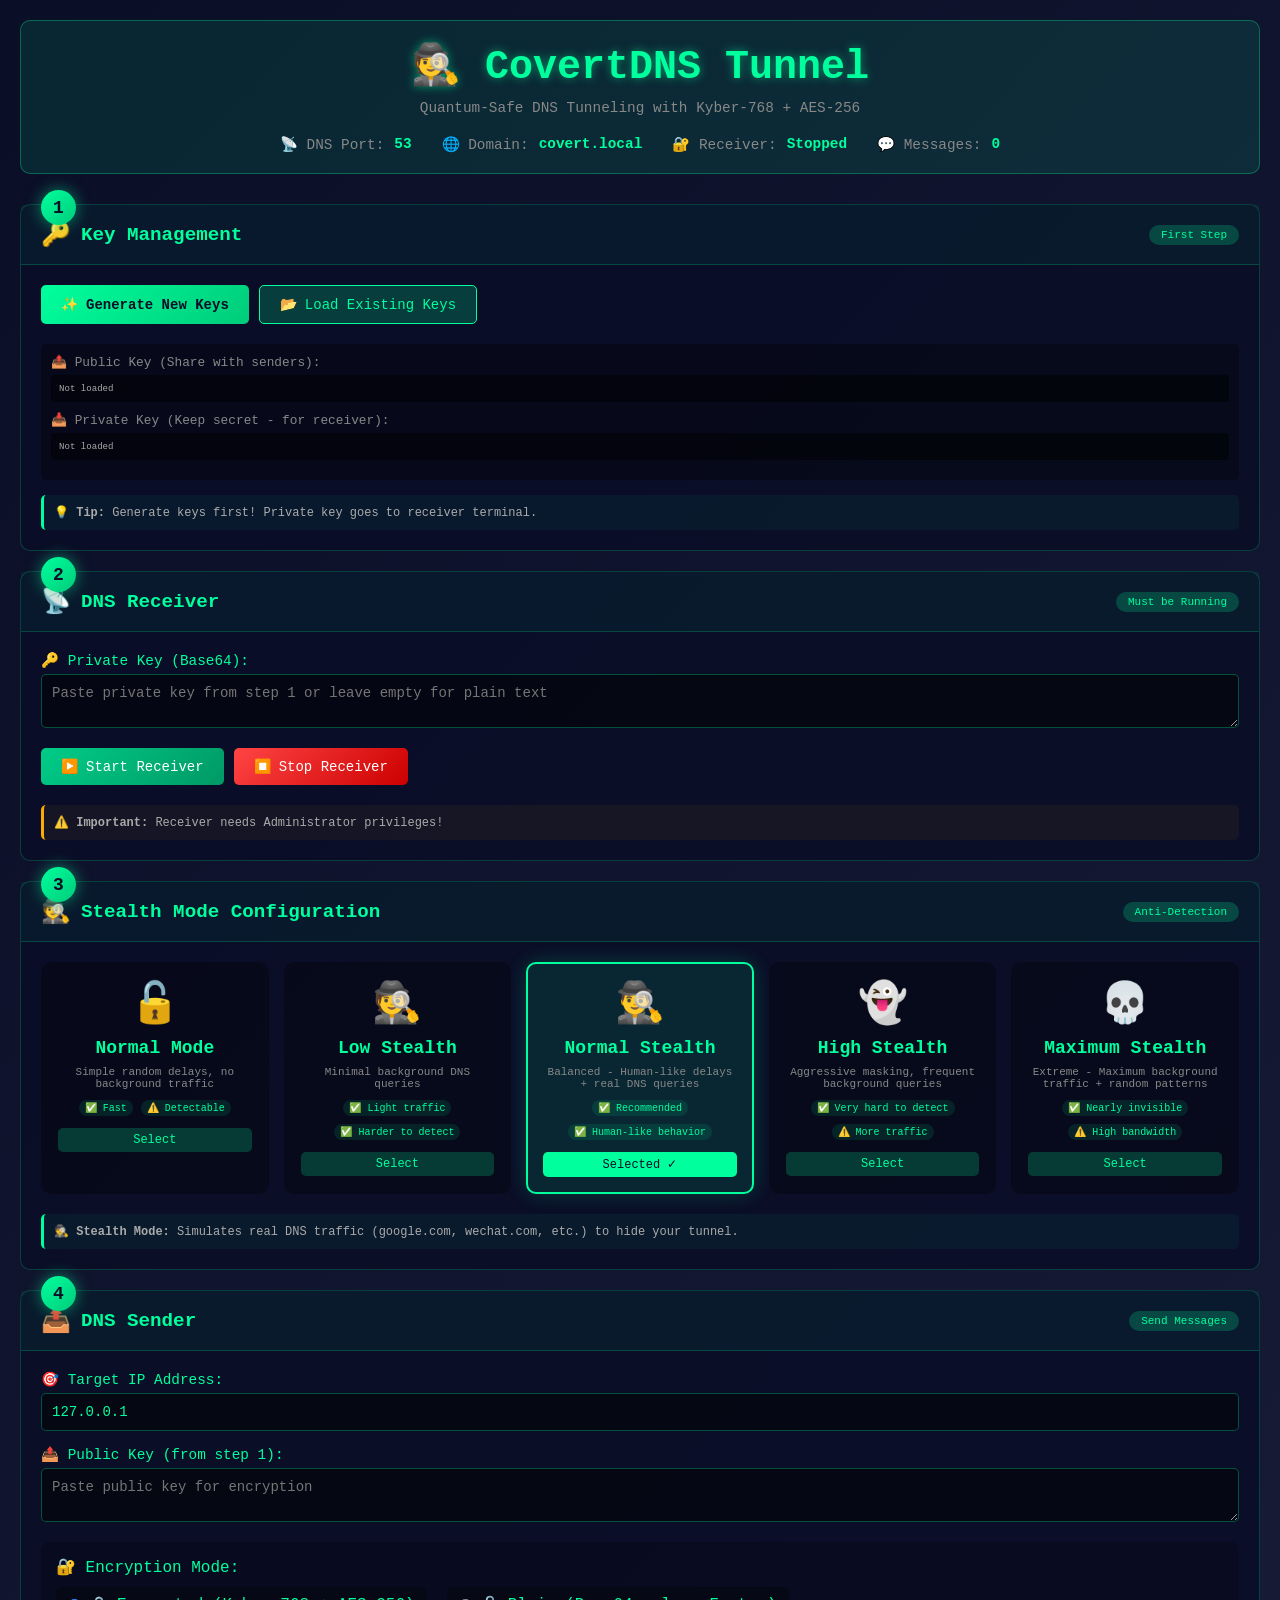
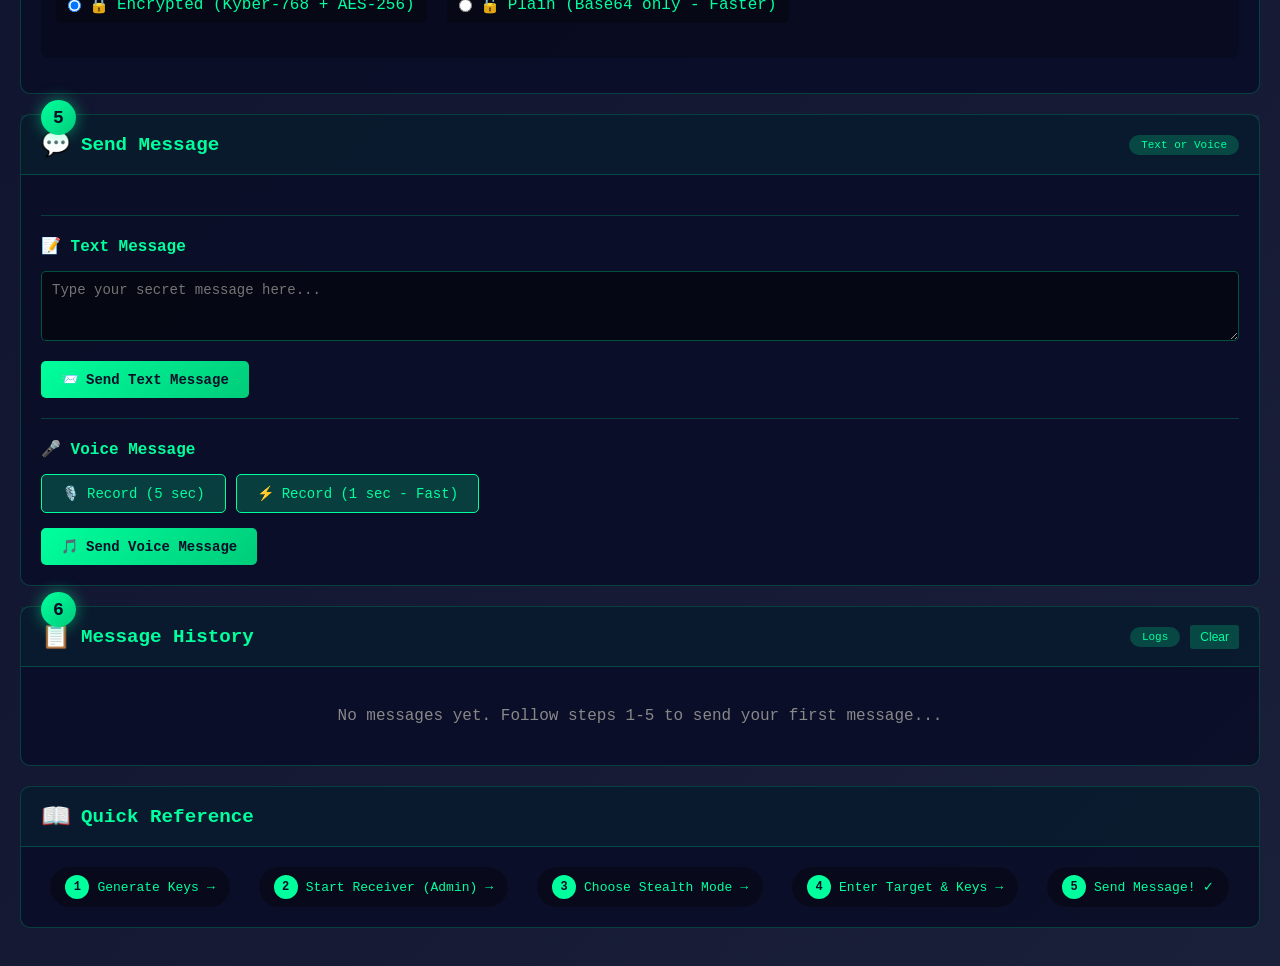
==== templates/index.html @ 2aef91ff "Initial commit: CovertDNS Quantum-Safe DNS Tunnel with Kyber-768" ====
<!DOCTYPE html>
<html lang="en">
<head>
    <meta charset="UTF-8">
    <meta name="viewport" content="width=device-width, initial-scale=1.0">
    <title>CovertDNS - Quantum-Safe DNS Tunnel</title>
    <link rel="stylesheet" href="/static/css/style.css">
    <script src="https://cdn.socket.io/4.5.4/socket.io.min.js"></script>
</head>
<body>
    <div class="container">
        <!-- Header -->
        <div class="header">
            <h1>🕵️ CovertDNS Tunnel</h1>
            <p class="subtitle">Quantum-Safe DNS Tunneling with Kyber-768 + AES-256</p>
            
            <!-- Status Bar -->
            <div class="status-bar">
                <div class="status-item">
                    <span class="status-label">📡 DNS Port:</span>
                    <span class="status-value" id="port-status">53</span>
                </div>
                <div class="status-item">
                    <span class="status-label">🌐 Domain:</span>
                    <span class="status-value" id="domain-status">covert.local</span>
                </div>
                <div class="status-item">
                    <span class="status-label">🔐 Receiver:</span>
                    <span class="status-value" id="receiver-status">Stopped</span>
                </div>
                <div class="status-item">
                    <span class="status-label">💬 Messages:</span>
                    <span class="status-value" id="message-count">0</span>
                </div>
            </div>
        </div>

        <!-- STEP 1: Key Management -->
        <div class="card step-card">
            <div class="step-number">1</div>
            <div class="card-header">
                <span class="icon">🔑</span>
                <h2>Key Management</h2>
                <span class="step-badge">First Step</span>
            </div>
            <div class="card-body">
                <div class="button-group">
                    <button class="btn btn-primary" id="genkeys-btn">
                        <span class="btn-icon">✨</span> Generate New Keys
                    </button>
                    <button class="btn btn-secondary" id="loadkeys-btn">
                        <span class="btn-icon">📂</span> Load Existing Keys
                    </button>
                </div>
                <div class="key-display">
                    <div class="key-item">
                        <label>📤 Public Key (Share with senders):</label>
                        <div class="key-value" id="public-key-display">Not loaded</div>
                    </div>
                    <div class="key-item">
                        <label>📥 Private Key (Keep secret - for receiver):</label>
                        <div class="key-value" id="private-key-display">Not loaded</div>
                    </div>
                </div>
                <div class="info-box">
                    💡 <strong>Tip:</strong> Generate keys first! Private key goes to receiver terminal.
                </div>
            </div>
        </div>

        <!-- STEP 2: DNS Receiver Control -->
        <div class="card step-card">
            <div class="step-number">2</div>
            <div class="card-header">
                <span class="icon">📡</span>
                <h2>DNS Receiver</h2>
                <span class="step-badge">Must be Running</span>
            </div>
            <div class="card-body">
                <div class="receiver-config">
                    <div class="input-group">
                        <label>🔑 Private Key (Base64):</label>
                        <textarea id="private-key-input" placeholder="Paste private key from step 1 or leave empty for plain text"></textarea>
                    </div>
                </div>
                <div class="button-group">
                    <button class="btn btn-success" id="start-receiver-btn">
                        <span class="btn-icon">▶️</span> Start Receiver
                    </button>
                    <button class="btn btn-danger" id="stop-receiver-btn">
                        <span class="btn-icon">⏹️</span> Stop Receiver
                    </button>
                </div>
                <div class="info-box info-warning">
                    ⚠️ <strong>Important:</strong> Receiver needs Administrator privileges!
                </div>
            </div>
        </div>

        <!-- STEP 3: Stealth Mode Selection -->
        <div class="card step-card">
            <div class="step-number">3</div>
            <div class="card-header">
                <span class="icon">🕵️</span>
                <h2>Stealth Mode Configuration</h2>
                <span class="step-badge">Anti-Detection</span>
            </div>
            <div class="card-body">
                <div class="stealth-options">
                    <div class="stealth-card" data-stealth="off">
                        <div class="stealth-icon">🔓</div>
                        <div class="stealth-title">Normal Mode</div>
                        <div class="stealth-desc">Simple random delays, no background traffic</div>
                        <div class="stealth-features">
                            <span>✅ Fast</span>
                            <span>⚠️ Detectable</span>
                        </div>
                        <div class="stealth-select">Select</div>
                    </div>
                    
                    <div class="stealth-card" data-stealth="low">
                        <div class="stealth-icon">🕵️</div>
                        <div class="stealth-title">Low Stealth</div>
                        <div class="stealth-desc">Minimal background DNS queries</div>
                        <div class="stealth-features">
                            <span>✅ Light traffic</span>
                            <span>✅ Harder to detect</span>
                        </div>
                        <div class="stealth-select">Select</div>
                    </div>
                    
                    <div class="stealth-card active" data-stealth="normal">
                        <div class="stealth-icon">🕵️‍♂️</div>
                        <div class="stealth-title">Normal Stealth</div>
                        <div class="stealth-desc">Balanced - Human-like delays + real DNS queries</div>
                        <div class="stealth-features">
                            <span>✅ Recommended</span>
                            <span>✅ Human-like behavior</span>
                        </div>
                        <div class="stealth-select">Selected ✓</div>
                    </div>
                    
                    <div class="stealth-card" data-stealth="high">
                        <div class="stealth-icon">👻</div>
                        <div class="stealth-title">High Stealth</div>
                        <div class="stealth-desc">Aggressive masking, frequent background queries</div>
                        <div class="stealth-features">
                            <span>✅ Very hard to detect</span>
                            <span>⚠️ More traffic</span>
                        </div>
                        <div class="stealth-select">Select</div>
                    </div>
                    
                    <div class="stealth-card" data-stealth="stealth">
                        <div class="stealth-icon">💀</div>
                        <div class="stealth-title">Maximum Stealth</div>
                        <div class="stealth-desc">Extreme - Maximum background traffic + random patterns</div>
                        <div class="stealth-features">
                            <span>✅ Nearly invisible</span>
                            <span>⚠️ High bandwidth</span>
                        </div>
                        <div class="stealth-select">Select</div>
                    </div>
                </div>
                <div class="info-box">
                    🕵️ <strong>Stealth Mode:</strong> Simulates real DNS traffic (google.com, wechat.com, etc.) to hide your tunnel.
                </div>
            </div>
        </div>

        <!-- STEP 4: DNS Sender Configuration -->
        <div class="card step-card">
            <div class="step-number">4</div>
            <div class="card-header">
                <span class="icon">📤</span>
                <h2>DNS Sender</h2>
                <span class="step-badge">Send Messages</span>
            </div>
            <div class="card-body">
                <div class="input-group">
                    <label>🎯 Target IP Address:</label>
                    <input type="text" id="target-ip" placeholder="127.0.0.1" value="127.0.0.1">
                </div>
                <div class="input-group">
                    <label>📤 Public Key (from step 1):</label>
                    <textarea id="public-key-input" placeholder="Paste public key for encryption"></textarea>
                </div>
                
                <!-- Encryption Options -->
                <div class="encryption-options">
                    <label>🔐 Encryption Mode:</label>
                    <div class="radio-group">
                        <label class="radio-label">
                            <input type="radio" name="encrypt" value="encrypted" checked> 
                            <span class="radio-icon">🔒</span> Encrypted (Kyber-768 + AES-256)
                        </label>
                        <label class="radio-label">
                            <input type="radio" name="encrypt" value="plain"> 
                            <span class="radio-icon">🔓</span> Plain (Base64 only - Faster)
                        </label>
                    </div>
                </div>
            </div>
        </div>

        <!-- STEP 5: Send Message -->
        <div class="card step-card">
            <div class="step-number">5</div>
            <div class="card-header">
                <span class="icon">💬</span>
                <h2>Send Message</h2>
                <span class="step-badge">Text or Voice</span>
            </div>
            <div class="card-body">
                <!-- Text Message -->
                <div class="message-section">
                    <h3>📝 Text Message</h3>
                    <div class="input-group">
                        <textarea id="text-message" rows="3" placeholder="Type your secret message here..."></textarea>
                    </div>
                    <button class="btn btn-primary" id="send-text-btn">
                        <span class="btn-icon">📨</span> Send Text Message
                    </button>
                </div>

                <!-- Voice Message -->
                <div class="message-section">
                    <h3>🎤 Voice Message</h3>
                    <div class="voice-controls">
                        <button class="btn btn-secondary" id="record-btn">
                            <span class="btn-icon">🎙️</span> Record (5 sec)
                        </button>
                        <button class="btn btn-secondary" id="record-fast-btn">
                            <span class="btn-icon">⚡</span> Record (1 sec - Fast)
                        </button>
                        <audio id="audio-preview" controls style="display: none;"></audio>
                    </div>
                    <button class="btn btn-primary" id="send-voice-btn" disabled>
                        <span class="btn-icon">🎵</span> Send Voice Message
                    </button>
                </div>

                <!-- Send Progress -->
                <div class="send-progress" id="send-progress" style="display: none;">
                    <div class="progress-bar">
                        <div class="progress-fill" id="send-progress-fill"></div>
                    </div>
                    <div class="progress-text" id="send-progress-text"></div>
                </div>
            </div>
        </div>

        <!-- STEP 6: Message History -->
        <div class="card step-card">
            <div class="step-number">6</div>
            <div class="card-header">
                <span class="icon">📋</span>
                <h2>Message History</h2>
                <span class="step-badge">Logs</span>
                <button class="btn-small" id="clear-history-btn">Clear</button>
            </div>
            <div class="card-body">
                <div class="message-list" id="message-list">
                    <div class="empty-message">No messages yet. Follow steps 1-5 to send your first message...</div>
                </div>
            </div>
        </div>

        <!-- Quick Reference -->
        <div class="card">
            <div class="card-header">
                <span class="icon">📖</span>
                <h2>Quick Reference</h2>
            </div>
            <div class="card-body">
                <div class="quick-steps">
                    <div class="quick-step">
                        <span class="quick-num">1</span>
                        <span>Generate Keys</span>
                        <span class="quick-arrow">→</span>
                    </div>
                    <div class="quick-step">
                        <span class="quick-num">2</span>
                        <span>Start Receiver (Admin)</span>
                        <span class="quick-arrow">→</span>
                    </div>
                    <div class="quick-step">
                        <span class="quick-num">3</span>
                        <span>Choose Stealth Mode</span>
                        <span class="quick-arrow">→</span>
                    </div>
                    <div class="quick-step">
                        <span class="quick-num">4</span>
                        <span>Enter Target & Keys</span>
                        <span class="quick-arrow">→</span>
                    </div>
                    <div class="quick-step">
                        <span class="quick-num">5</span>
                        <span>Send Message!</span>
                        <span class="quick-arrow">✓</span>
                    </div>
                </div>
            </div>
        </div>
    </div>

    <script src="/static/js/app.js"></script>
</body>
</html>
---- static/css/style.css ----
* {
    margin: 0;
    padding: 0;
    box-sizing: border-box;
}

body {
    font-family: 'Segoe UI', 'Courier New', monospace;
    background: linear-gradient(135deg, #0a0e27 0%, #1a1f3a 100%);
    color: #00ff9d;
    min-height: 100vh;
    padding: 20px;
}

.container {
    max-width: 1400px;
    margin: 0 auto;
}

/* Header */
.header {
    text-align: center;
    margin-bottom: 30px;
    padding: 20px;
    background: rgba(0, 255, 157, 0.1);
    border-radius: 10px;
    border: 1px solid rgba(0, 255, 157, 0.3);
}

.header h1 {
    font-size: 2.5em;
    margin-bottom: 10px;
    text-shadow: 0 0 10px rgba(0, 255, 157, 0.5);
}

.subtitle {
    color: #888;
    font-size: 0.9em;
    margin-bottom: 20px;
}

.status-bar {
    display: flex;
    justify-content: center;
    gap: 30px;
    flex-wrap: wrap;
}

.status-item {
    display: flex;
    gap: 10px;
    font-size: 0.9em;
}

.status-label {
    color: #888;
}

.status-value {
    color: #00ff9d;
    font-weight: bold;
}

/* Cards */
.card {
    background: rgba(10, 14, 39, 0.9);
    border-radius: 10px;
    margin-bottom: 20px;
    border: 1px solid rgba(0, 255, 157, 0.2);
    overflow: hidden;
    transition: all 0.3s ease;
}

.card:hover {
    border-color: rgba(0, 255, 157, 0.5);
    box-shadow: 0 0 20px rgba(0, 255, 157, 0.1);
}

.card-header {
    padding: 15px 20px;
    background: rgba(0, 255, 157, 0.05);
    border-bottom: 1px solid rgba(0, 255, 157, 0.2);
    display: flex;
    align-items: center;
    gap: 10px;
}

.card-header .icon {
    font-size: 1.5em;
}

.card-header h2 {
    flex: 1;
    font-size: 1.2em;
}

.card-body {
    padding: 20px;
}

/* Step Cards */
.step-card {
    position: relative;
    overflow: visible;
}

.step-number {
    position: absolute;
    top: -15px;
    left: 20px;
    width: 35px;
    height: 35px;
    background: linear-gradient(135deg, #00ff9d, #00cc7a);
    color: #0a0e27;
    border-radius: 50%;
    display: flex;
    align-items: center;
    justify-content: center;
    font-weight: bold;
    font-size: 18px;
    z-index: 10;
    box-shadow: 0 0 15px rgba(0, 255, 157, 0.5);
}

.step-badge {
    background: rgba(0, 255, 157, 0.2);
    padding: 4px 12px;
    border-radius: 20px;
    font-size: 11px;
    color: #00ff9d;
}

/* Buttons */
.btn {
    padding: 10px 20px;
    border: none;
    border-radius: 5px;
    cursor: pointer;
    font-family: inherit;
    font-size: 14px;
    transition: all 0.3s ease;
    display: inline-flex;
    align-items: center;
    gap: 8px;
}

.btn-primary {
    background: linear-gradient(135deg, #00ff9d, #00cc7a);
    color: #0a0e27;
    font-weight: bold;
}

.btn-primary:hover {
    transform: translateY(-2px);
    box-shadow: 0 5px 20px rgba(0, 255, 157, 0.3);
}

.btn-secondary {
    background: rgba(0, 255, 157, 0.2);
    color: #00ff9d;
    border: 1px solid #00ff9d;
}

.btn-secondary:hover {
    background: rgba(0, 255, 157, 0.3);
}

.btn-success {
    background: linear-gradient(135deg, #00cc88, #009966);
    color: white;
}

.btn-danger {
    background: linear-gradient(135deg, #ff4444, #cc0000);
    color: white;
}

.btn-small {
    padding: 5px 10px;
    font-size: 12px;
    background: rgba(0, 255, 157, 0.2);
    color: #00ff9d;
    border: none;
    border-radius: 3px;
    cursor: pointer;
}

.button-group {
    display: flex;
    gap: 10px;
    flex-wrap: wrap;
    margin-bottom: 20px;
}

/* Inputs */
.input-group {
    margin-bottom: 15px;
}

.input-group label {
    display: block;
    margin-bottom: 5px;
    color: #00ff9d;
    font-size: 0.9em;
}

.input-group input,
.input-group textarea {
    width: 100%;
    padding: 10px;
    background: rgba(0, 0, 0, 0.5);
    border: 1px solid rgba(0, 255, 157, 0.3);
    border-radius: 5px;
    color: #00ff9d;
    font-family: monospace;
    font-size: 14px;
}

.input-group input:focus,
.input-group textarea:focus {
    outline: none;
    border-color: #00ff9d;
}

textarea {
    resize: vertical;
    font-family: monospace;
}

/* Radio Group */
.radio-group {
    margin-bottom: 20px;
    display: flex;
    gap: 20px;
    align-items: center;
    flex-wrap: wrap;
}

.radio-label {
    display: flex;
    align-items: center;
    gap: 8px;
    cursor: pointer;
    padding: 8px 12px;
    background: rgba(0, 0, 0, 0.3);
    border-radius: 5px;
    transition: all 0.3s ease;
}

.radio-label:hover {
    background: rgba(0, 255, 157, 0.1);
}

.radio-icon {
    font-size: 16px;
}

/* Key Display */
.key-display {
    margin-top: 15px;
    padding: 10px;
    background: rgba(0, 0, 0, 0.3);
    border-radius: 5px;
}

.key-item {
    margin-bottom: 10px;
}

.key-item label {
    display: block;
    margin-bottom: 5px;
    font-size: 0.8em;
    color: #888;
}

.key-value {
    font-family: monospace;
    font-size: 0.7em;
    word-break: break-all;
    background: rgba(0, 0, 0, 0.5);
    padding: 8px;
    border-radius: 3px;
    color: #aaa;
}

/* Progress Bar */
.progress-bar {
    background: rgba(0, 0, 0, 0.5);
    border-radius: 10px;
    overflow: hidden;
    margin: 10px 0;
}

.progress-fill {
    background: linear-gradient(90deg, #00ff9d, #00cc7a);
    width: 0%;
    height: 30px;
    transition: width 0.3s ease;
    display: flex;
    align-items: center;
    justify-content: center;
    color: #0a0e27;
    font-weight: bold;
}

.progress-text {
    text-align: center;
    font-size: 0.8em;
    color: #888;
}

/* Message List */
.message-list {
    max-height: 400px;
    overflow-y: auto;
}

.message-item {
    padding: 10px;
    margin-bottom: 10px;
    background: rgba(0, 0, 0, 0.3);
    border-left: 3px solid #00ff9d;
    border-radius: 5px;
}

.message-header {
    display: flex;
    gap: 15px;
    margin-bottom: 8px;
    font-size: 0.8em;
    color: #888;
    flex-wrap: wrap;
}

.message-type {
    font-weight: bold;
}

.message-type.text { color: #00ff9d; }
.message-type.voice { color: #ffaa00; }

.message-content {
    font-family: monospace;
    word-break: break-word;
}

/* Chunk List */
.chunk-list {
    max-height: 200px;
    overflow-y: auto;
    font-family: monospace;
    font-size: 0.8em;
}

.chunk-item {
    padding: 5px;
    margin-bottom: 5px;
    background: rgba(0, 0, 0, 0.2);
    border-radius: 3px;
    display: flex;
    justify-content: space-between;
    flex-wrap: wrap;
    gap: 10px;
}

/* Stealth Options */
.stealth-options {
    display: grid;
    grid-template-columns: repeat(auto-fit, minmax(200px, 1fr));
    gap: 15px;
    margin-bottom: 20px;
}

.stealth-card {
    background: rgba(0, 0, 0, 0.3);
    border-radius: 10px;
    padding: 15px;
    text-align: center;
    cursor: pointer;
    transition: all 0.3s ease;
    border: 2px solid transparent;
    position: relative;
}

.stealth-card:hover {
    transform: translateY(-3px);
    background: rgba(0, 0, 0, 0.5);
}

.stealth-card.active {
    border-color: #00ff9d;
    background: rgba(0, 255, 157, 0.1);
    box-shadow: 0 0 20px rgba(0, 255, 157, 0.2);
}

.stealth-icon {
    font-size: 40px;
    margin-bottom: 10px;
}

.stealth-title {
    font-size: 18px;
    font-weight: bold;
    margin-bottom: 8px;
    color: #00ff9d;
}

.stealth-desc {
    font-size: 11px;
    color: #888;
    margin-bottom: 10px;
}

.stealth-features {
    display: flex;
    gap: 8px;
    justify-content: center;
    flex-wrap: wrap;
    margin-bottom: 12px;
}

.stealth-features span {
    font-size: 10px;
    padding: 2px 6px;
    background: rgba(0, 255, 157, 0.1);
    border-radius: 10px;
}

.stealth-select {
    font-size: 12px;
    padding: 5px;
    background: rgba(0, 255, 157, 0.2);
    border-radius: 5px;
    color: #00ff9d;
}

.stealth-card.active .stealth-select {
    background: #00ff9d;
    color: #0a0e27;
}

/* Encryption Options */
.encryption-options {
    margin: 15px 0;
    padding: 15px;
    background: rgba(0, 0, 0, 0.2);
    border-radius: 8px;
}

.encryption-options > label {
    display: block;
    margin-bottom: 10px;
    color: #00ff9d;
}

/* Info Box */
.info-box {
    margin-top: 15px;
    padding: 10px;
    background: rgba(0, 255, 157, 0.05);
    border-left: 3px solid #00ff9d;
    border-radius: 5px;
    font-size: 12px;
    color: #aaa;
}

.info-warning {
    border-left-color: #ffaa00;
    background: rgba(255, 170, 0, 0.05);
}

/* Quick Steps */
.quick-steps {
    display: flex;
    flex-wrap: wrap;
    justify-content: space-around;
    gap: 10px;
}

.quick-step {
    display: flex;
    align-items: center;
    gap: 8px;
    padding: 8px 15px;
    background: rgba(0, 0, 0, 0.3);
    border-radius: 30px;
    font-size: 13px;
}

.quick-num {
    width: 24px;
    height: 24px;
    background: #00ff9d;
    color: #0a0e27;
    border-radius: 50%;
    display: inline-flex;
    align-items: center;
    justify-content: center;
    font-weight: bold;
    font-size: 12px;
}

.quick-arrow {
    color: #00ff9d;
}

/* Commands */
.command-box {
    background: #000;
    border-radius: 5px;
    padding: 10px;
}

.command-item {
    display: flex;
    align-items: center;
    gap: 10px;
    padding: 8px;
    border-bottom: 1px solid #333;
    flex-wrap: wrap;
}

.command-prompt {
    color: #00ff9d;
    font-weight: bold;
}

.command-item code {
    flex: 1;
    color: #fff;
    background: none;
    font-family: monospace;
}

.copy-btn {
    padding: 3px 8px;
    background: rgba(0, 255, 157, 0.2);
    border: none;
    color: #00ff9d;
    border-radius: 3px;
    cursor: pointer;
    font-size: 11px;
}

.copy-btn:hover {
    background: rgba(0, 255, 157, 0.4);
}

.note {
    margin-top: 10px;
    padding: 8px;
    background: rgba(255, 0, 0, 0.1);
    border-radius: 5px;
    font-size: 0.8em;
    color: #ff8888;
}

.empty-message {
    text-align: center;
    color: #888;
    padding: 20px;
}

/* Voice Controls */
.voice-controls {
    display: flex;
    gap: 10px;
    margin-bottom: 15px;
    flex-wrap: wrap;
}

/* Message Section */
.message-section {
    margin-top: 20px;
    padding-top: 20px;
    border-top: 1px solid rgba(0, 255, 157, 0.2);
}

.message-section h3 {
    margin-bottom: 15px;
    font-size: 1em;
}

/* Responsive */
@media (max-width: 768px) {
    body {
        padding: 10px;
    }
    
    .header h1 {
        font-size: 1.5em;
    }
    
    .button-group {
        flex-direction: column;
    }
    
    .status-bar {
        flex-direction: column;
        gap: 5px;
    }
    
    .stealth-options {
        grid-template-columns: 1fr;
    }
    
    .quick-steps {
        flex-direction: column;
    }
    
    .command-item {
        flex-direction: column;
        align-items: flex-start;
    }
}
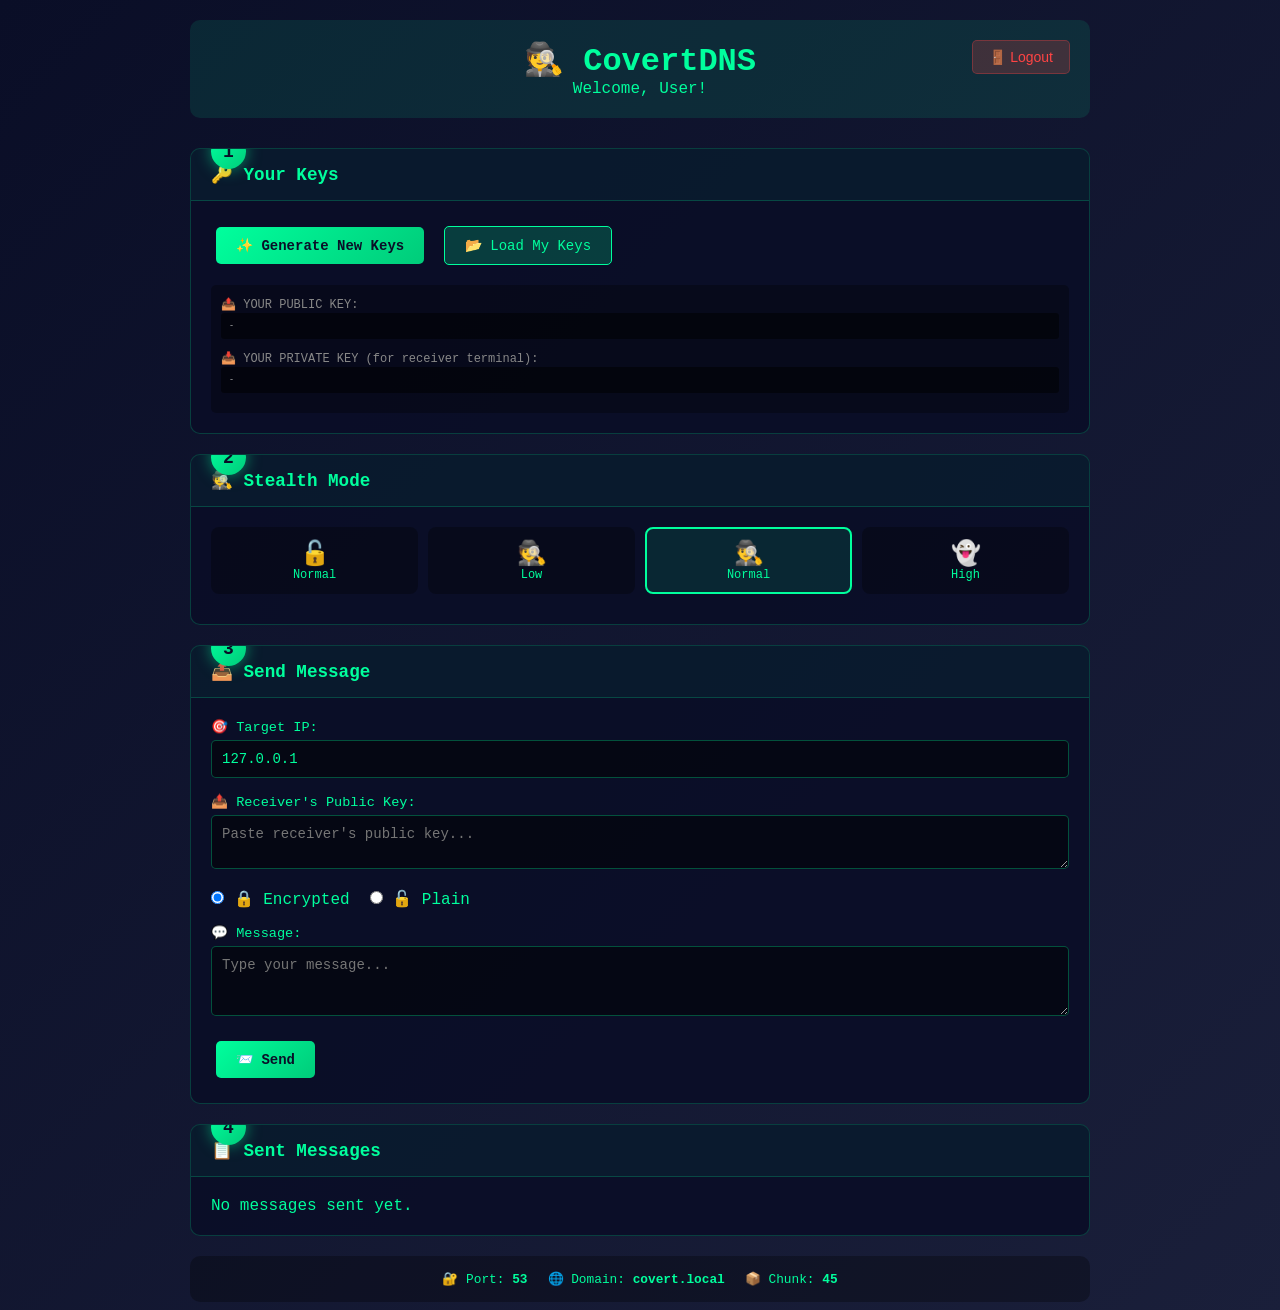
==== commit 7f383b36: "Database integration" ====
--- a/templates/index.html
+++ b/templates/index.html
@@ -3,307 +3,367 @@
 <head>
     <meta charset="UTF-8">
     <meta name="viewport" content="width=device-width, initial-scale=1.0">
-    <title>CovertDNS - Quantum-Safe DNS Tunnel</title>
-    <link rel="stylesheet" href="/static/css/style.css">
+    <title>CovertDNS - Dashboard</title>
     <script src="https://cdn.socket.io/4.5.4/socket.io.min.js"></script>
+    <style>
+        * { margin: 0; padding: 0; box-sizing: border-box; }
+        body {
+            font-family: 'Segoe UI', monospace;
+            background: linear-gradient(135deg, #0a0e27 0%, #1a1f3a 100%);
+            color: #00ff9d;
+            min-height: 100vh;
+            padding: 20px;
+        }
+        .container { max-width: 900px; margin: 0 auto; }
+        .header { 
+            text-align: center; 
+            margin-bottom: 30px; 
+            padding: 20px; 
+            background: rgba(0,255,157,0.1); 
+            border-radius: 10px; 
+            position: relative; 
+        }
+        .logout-btn { 
+            position: absolute; 
+            top: 20px; 
+            right: 20px; 
+            background: rgba(255,68,68,0.2); 
+            color: #ff4444; 
+            padding: 8px 16px; 
+            border-radius: 5px; 
+            text-decoration: none; 
+            font-size: 14px;
+            transition: 0.3s;
+            cursor: pointer;
+            border: 1px solid rgba(255,68,68,0.3);
+        }
+        .logout-btn:hover { 
+            background: rgba(255,68,68,0.4);
+            border-color: #ff4444;
+        }
+        .card { background: rgba(10,14,39,0.9); border-radius: 10px; margin-bottom: 20px; border: 1px solid rgba(0,255,157,0.2); overflow: hidden; }
+        .card-header { padding: 15px 20px; background: rgba(0,255,157,0.05); border-bottom: 1px solid rgba(0,255,157,0.2); }
+        .card-header h2 { font-size: 1.1em; }
+        .card-body { padding: 20px; }
+        .step-card { position: relative; }
+        .step-number {
+            position: absolute; top: -15px; left: 20px;
+            width: 35px; height: 35px;
+            background: linear-gradient(135deg, #00ff9d, #00cc7a);
+            color: #0a0e27; border-radius: 50%;
+            display: flex; align-items: center; justify-content: center;
+            font-weight: bold; font-size: 18px;
+            box-shadow: 0 0 15px rgba(0,255,157,0.5);
+        }
+        .btn {
+            padding: 10px 20px; border: none; border-radius: 5px;
+            cursor: pointer; font-family: inherit; font-size: 14px;
+            transition: 0.3s; margin: 5px;
+        }
+        .btn-primary { background: linear-gradient(135deg, #00ff9d, #00cc7a); color: #0a0e27; font-weight: bold; }
+        .btn-secondary { background: rgba(0,255,157,0.2); color: #00ff9d; border: 1px solid #00ff9d; }
+        .btn-primary:hover, .btn-secondary:hover { transform: translateY(-2px); box-shadow: 0 5px 20px rgba(0,255,157,0.3); }
+        .input-group { margin-bottom: 15px; }
+        .input-group label { display: block; margin-bottom: 5px; font-size: 0.85em; }
+        .input-group input, .input-group textarea {
+            width: 100%; padding: 10px;
+            background: rgba(0,0,0,0.5); border: 1px solid rgba(0,255,157,0.3);
+            border-radius: 5px; color: #00ff9d; font-family: monospace; font-size: 14px;
+        }
+        textarea { resize: vertical; }
+        .radio-group { display: flex; gap: 20px; margin: 15px 0; flex-wrap: wrap; }
+        .key-display { margin-top: 15px; padding: 10px; background: rgba(0,0,0,0.3); border-radius: 5px; }
+        .key-item { margin-bottom: 10px; }
+        .key-item label { font-size: 0.75em; color: #888; }
+        .key-value { font-family: monospace; font-size: 0.65em; word-break: break-all; background: rgba(0,0,0,0.5); padding: 8px; border-radius: 3px; color: #aaa; max-height: 80px; overflow-y: auto; }
+        .progress-bar { background: rgba(0,0,0,0.5); border-radius: 10px; overflow: hidden; margin: 10px 0; }
+        .progress-fill { background: linear-gradient(90deg, #00ff9d, #00cc7a); width: 0%; height: 25px; transition: width 0.3s; display: flex; align-items: center; justify-content: center; color: #0a0e27; font-weight: bold; font-size: 12px; }
+        .message-list { max-height: 300px; overflow-y: auto; }
+        .message-item { padding: 8px; margin-bottom: 8px; background: rgba(0,0,0,0.3); border-left: 3px solid #00ff9d; border-radius: 5px; }
+        .message-header { display: flex; gap: 10px; margin-bottom: 5px; font-size: 0.7em; color: #888; flex-wrap: wrap; }
+        .message-content { font-family: monospace; word-break: break-word; font-size: 0.8em; }
+        .footer { text-align: center; padding: 15px; background: rgba(0,0,0,0.3); border-radius: 10px; font-size: 0.8em; display: flex; justify-content: center; gap: 20px; flex-wrap: wrap; }
+        .stealth-options { display: flex; gap: 10px; flex-wrap: wrap; margin-bottom: 10px; }
+        .stealth-card { background: rgba(0,0,0,0.3); border-radius: 8px; padding: 10px; text-align: center; cursor: pointer; transition: 0.3s; border: 2px solid transparent; flex: 1; min-width: 80px; }
+        .stealth-card.active { border-color: #00ff9d; background: rgba(0,255,157,0.1); }
+        .stealth-icon { font-size: 24px; }
+        .stealth-title { font-size: 12px; }
+        .toast { position: fixed; bottom: 20px; right: 20px; padding: 12px 20px; border-radius: 8px; z-index: 1000; animation: slideIn 0.3s; font-size: 14px; }
+        .toast-success { background: #00cc88; color: white; }
+        .toast-error { background: #ff4444; color: white; }
+        .toast-info { background: #00aacc; color: white; }
+        @keyframes slideIn { from { transform: translateX(100%); opacity: 0; } to { transform: translateX(0); opacity: 1; } }
+        @keyframes slideOut { from { transform: translateX(0); opacity: 1; } to { transform: translateX(100%); opacity: 0; } }
+    </style>
 </head>
 <body>
     <div class="container">
-        <!-- Header -->
         <div class="header">
-            <h1>🕵️ CovertDNS Tunnel</h1>
-            <p class="subtitle">Quantum-Safe DNS Tunneling with Kyber-768 + AES-256</p>
-            
-            <!-- Status Bar -->
-            <div class="status-bar">
-                <div class="status-item">
-                    <span class="status-label">📡 DNS Port:</span>
-                    <span class="status-value" id="port-status">53</span>
-                </div>
-                <div class="status-item">
-                    <span class="status-label">🌐 Domain:</span>
-                    <span class="status-value" id="domain-status">covert.local</span>
-                </div>
-                <div class="status-item">
-                    <span class="status-label">🔐 Receiver:</span>
-                    <span class="status-value" id="receiver-status">Stopped</span>
-                </div>
-                <div class="status-item">
-                    <span class="status-label">💬 Messages:</span>
-                    <span class="status-value" id="message-count">0</span>
-                </div>
-            </div>
-        </div>
-
-        <!-- STEP 1: Key Management -->
+            <h1>🕵️ CovertDNS</h1>
+            <p class="subtitle">Welcome, <span id="username-display">User</span>!</p>
+            <button class="logout-btn" id="logout-btn">🚪 Logout</button>
+        </div>
+
+        <!-- Step 1: Keys -->
         <div class="card step-card">
             <div class="step-number">1</div>
-            <div class="card-header">
-                <span class="icon">🔑</span>
-                <h2>Key Management</h2>
-                <span class="step-badge">First Step</span>
-            </div>
+            <div class="card-header"><h2>🔑 Your Keys</h2></div>
             <div class="card-body">
-                <div class="button-group">
-                    <button class="btn btn-primary" id="genkeys-btn">
-                        <span class="btn-icon">✨</span> Generate New Keys
-                    </button>
-                    <button class="btn btn-secondary" id="loadkeys-btn">
-                        <span class="btn-icon">📂</span> Load Existing Keys
-                    </button>
-                </div>
+                <button class="btn btn-primary" id="genkeys-btn">✨ Generate New Keys</button>
+                <button class="btn btn-secondary" id="loadkeys-btn">📂 Load My Keys</button>
                 <div class="key-display">
                     <div class="key-item">
-                        <label>📤 Public Key (Share with senders):</label>
-                        <div class="key-value" id="public-key-display">Not loaded</div>
+                        <label>📤 YOUR PUBLIC KEY:</label>
+                        <div class="key-value" id="public-key-display">-</div>
                     </div>
                     <div class="key-item">
-                        <label>📥 Private Key (Keep secret - for receiver):</label>
-                        <div class="key-value" id="private-key-display">Not loaded</div>
+                        <label>📥 YOUR PRIVATE KEY (for receiver terminal):</label>
+                        <div class="key-value" id="private-key-display">-</div>
                     </div>
                 </div>
-                <div class="info-box">
-                    💡 <strong>Tip:</strong> Generate keys first! Private key goes to receiver terminal.
-                </div>
             </div>
         </div>
 
-        <!-- STEP 2: DNS Receiver Control -->
+        <!-- Step 2: Stealth Mode -->
         <div class="card step-card">
             <div class="step-number">2</div>
-            <div class="card-header">
-                <span class="icon">📡</span>
-                <h2>DNS Receiver</h2>
-                <span class="step-badge">Must be Running</span>
+            <div class="card-header"><h2>🕵️ Stealth Mode</h2></div>
+            <div class="card-body">
+                <div class="stealth-options" id="stealth-options">
+                    <div class="stealth-card" data-stealth="off"><div class="stealth-icon">🔓</div><div class="stealth-title">Normal</div></div>
+                    <div class="stealth-card" data-stealth="low"><div class="stealth-icon">🕵️</div><div class="stealth-title">Low</div></div>
+                    <div class="stealth-card active" data-stealth="normal"><div class="stealth-icon">🕵️‍♂️</div><div class="stealth-title">Normal</div></div>
+                    <div class="stealth-card" data-stealth="high"><div class="stealth-icon">👻</div><div class="stealth-title">High</div></div>
+                </div>
             </div>
-            <div class="card-body">
-                <div class="receiver-config">
-                    <div class="input-group">
-                        <label>🔑 Private Key (Base64):</label>
-                        <textarea id="private-key-input" placeholder="Paste private key from step 1 or leave empty for plain text"></textarea>
-                    </div>
-                </div>
-                <div class="button-group">
-                    <button class="btn btn-success" id="start-receiver-btn">
-                        <span class="btn-icon">▶️</span> Start Receiver
-                    </button>
-                    <button class="btn btn-danger" id="stop-receiver-btn">
-                        <span class="btn-icon">⏹️</span> Stop Receiver
-                    </button>
-                </div>
-                <div class="info-box info-warning">
-                    ⚠️ <strong>Important:</strong> Receiver needs Administrator privileges!
-                </div>
-            </div>
-        </div>
-
-        <!-- STEP 3: Stealth Mode Selection -->
+        </div>
+
+        <!-- Step 3: Send Message -->
         <div class="card step-card">
             <div class="step-number">3</div>
-            <div class="card-header">
-                <span class="icon">🕵️</span>
-                <h2>Stealth Mode Configuration</h2>
-                <span class="step-badge">Anti-Detection</span>
+            <div class="card-header"><h2>📤 Send Message</h2></div>
+            <div class="card-body">
+                <div class="input-group">
+                    <label>🎯 Target IP:</label>
+                    <input type="text" id="target-ip" value="127.0.0.1">
+                </div>
+                <div class="input-group">
+                    <label>📤 Receiver's Public Key:</label>
+                    <textarea id="public-key-input" rows="2" placeholder="Paste receiver's public key..."></textarea>
+                </div>
+                <div class="radio-group">
+                    <label><input type="radio" name="encrypt" value="encrypted" checked> 🔒 Encrypted</label>
+                    <label><input type="radio" name="encrypt" value="plain"> 🔓 Plain</label>
+                </div>
+                <div class="input-group">
+                    <label>💬 Message:</label>
+                    <textarea id="text-message" rows="3" placeholder="Type your message..."></textarea>
+                </div>
+                <button class="btn btn-primary" id="send-btn">📨 Send</button>
+                <div id="send-progress" style="display:none; margin-top:10px;">
+                    <div class="progress-bar"><div class="progress-fill" id="send-progress-fill"></div></div>
+                </div>
             </div>
-            <div class="card-body">
-                <div class="stealth-options">
-                    <div class="stealth-card" data-stealth="off">
-                        <div class="stealth-icon">🔓</div>
-                        <div class="stealth-title">Normal Mode</div>
-                        <div class="stealth-desc">Simple random delays, no background traffic</div>
-                        <div class="stealth-features">
-                            <span>✅ Fast</span>
-                            <span>⚠️ Detectable</span>
-                        </div>
-                        <div class="stealth-select">Select</div>
-                    </div>
-                    
-                    <div class="stealth-card" data-stealth="low">
-                        <div class="stealth-icon">🕵️</div>
-                        <div class="stealth-title">Low Stealth</div>
-                        <div class="stealth-desc">Minimal background DNS queries</div>
-                        <div class="stealth-features">
-                            <span>✅ Light traffic</span>
-                            <span>✅ Harder to detect</span>
-                        </div>
-                        <div class="stealth-select">Select</div>
-                    </div>
-                    
-                    <div class="stealth-card active" data-stealth="normal">
-                        <div class="stealth-icon">🕵️‍♂️</div>
-                        <div class="stealth-title">Normal Stealth</div>
-                        <div class="stealth-desc">Balanced - Human-like delays + real DNS queries</div>
-                        <div class="stealth-features">
-                            <span>✅ Recommended</span>
-                            <span>✅ Human-like behavior</span>
-                        </div>
-                        <div class="stealth-select">Selected ✓</div>
-                    </div>
-                    
-                    <div class="stealth-card" data-stealth="high">
-                        <div class="stealth-icon">👻</div>
-                        <div class="stealth-title">High Stealth</div>
-                        <div class="stealth-desc">Aggressive masking, frequent background queries</div>
-                        <div class="stealth-features">
-                            <span>✅ Very hard to detect</span>
-                            <span>⚠️ More traffic</span>
-                        </div>
-                        <div class="stealth-select">Select</div>
-                    </div>
-                    
-                    <div class="stealth-card" data-stealth="stealth">
-                        <div class="stealth-icon">💀</div>
-                        <div class="stealth-title">Maximum Stealth</div>
-                        <div class="stealth-desc">Extreme - Maximum background traffic + random patterns</div>
-                        <div class="stealth-features">
-                            <span>✅ Nearly invisible</span>
-                            <span>⚠️ High bandwidth</span>
-                        </div>
-                        <div class="stealth-select">Select</div>
-                    </div>
-                </div>
-                <div class="info-box">
-                    🕵️ <strong>Stealth Mode:</strong> Simulates real DNS traffic (google.com, wechat.com, etc.) to hide your tunnel.
-                </div>
-            </div>
-        </div>
-
-        <!-- STEP 4: DNS Sender Configuration -->
+        </div>
+
+        <!-- Step 4: Sent Messages -->
         <div class="card step-card">
             <div class="step-number">4</div>
-            <div class="card-header">
-                <span class="icon">📤</span>
-                <h2>DNS Sender</h2>
-                <span class="step-badge">Send Messages</span>
+            <div class="card-header"><h2>📋 Sent Messages</h2></div>
+            <div class="card-body">
+                <div class="message-list" id="sent-list"><div class="empty-message">No messages sent yet.</div></div>
             </div>
-            <div class="card-body">
-                <div class="input-group">
-                    <label>🎯 Target IP Address:</label>
-                    <input type="text" id="target-ip" placeholder="127.0.0.1" value="127.0.0.1">
-                </div>
-                <div class="input-group">
-                    <label>📤 Public Key (from step 1):</label>
-                    <textarea id="public-key-input" placeholder="Paste public key for encryption"></textarea>
-                </div>
-                
-                <!-- Encryption Options -->
-                <div class="encryption-options">
-                    <label>🔐 Encryption Mode:</label>
-                    <div class="radio-group">
-                        <label class="radio-label">
-                            <input type="radio" name="encrypt" value="encrypted" checked> 
-                            <span class="radio-icon">🔒</span> Encrypted (Kyber-768 + AES-256)
-                        </label>
-                        <label class="radio-label">
-                            <input type="radio" name="encrypt" value="plain"> 
-                            <span class="radio-icon">🔓</span> Plain (Base64 only - Faster)
-                        </label>
+        </div>
+
+        <div class="footer">
+            <span>🔐 Port: <strong id="port-status">53</strong></span>
+            <span>🌐 Domain: <strong id="domain-status">covert.local</strong></span>
+            <span>📦 Chunk: <strong id="chunk-status">45</strong></span>
+        </div>
+    </div>
+
+    <script>
+        const socket = io();
+        let currentStealthMode = 'normal';
+        
+        socket.on('connect', () => {
+            console.log('Connected to server');
+        });
+        
+        socket.on('keys_updated', (data) => {
+            document.getElementById('public-key-display').textContent = data.public || '-';
+            document.getElementById('private-key-display').textContent = data.private || '-';
+            showToast('Keys updated!', 'success');
+        });
+        
+        socket.on('stealth_status', (data) => {
+            console.log('Stealth status:', data);
+        });
+        
+        socket.on('send_progress', (data) => {
+            const div = document.getElementById('send-progress');
+            div.style.display = 'block';
+            document.getElementById('send-progress-fill').style.width = `${data.percent}%`;
+            document.getElementById('send-progress-fill').textContent = `${Math.round(data.percent)}%`;
+        });
+        
+        socket.on('send_complete', () => {
+            setTimeout(() => {
+                document.getElementById('send-progress').style.display = 'none';
+                document.getElementById('send-progress-fill').style.width = '0%';
+            }, 1500);
+        });
+        
+        socket.on('message_sent', (data) => {
+            showToast('Message sent!', 'success');
+            loadHistory();
+        });
+        
+        socket.on('history_data', (data) => {
+            updateSentList(data.sent);
+        });
+        
+        socket.on('history_update', () => {
+            loadHistory();
+        });
+        
+        socket.on('error', (data) => {
+            showToast(`Error: ${data.message}`, 'error');
+        });
+        
+        // Logout button
+        document.getElementById('logout-btn').addEventListener('click', async () => {
+            const res = await fetch('/logout');
+            if (res.redirected) {
+                window.location.href = '/login';
+            }
+        });
+        
+        // Stealth mode selection
+        document.querySelectorAll('.stealth-card').forEach(card => {
+            card.addEventListener('click', () => {
+                document.querySelectorAll('.stealth-card').forEach(c => c.classList.remove('active'));
+                card.classList.add('active');
+                currentStealthMode = card.getAttribute('data-stealth');
+                socket.emit('set_stealth_mode', { mode: currentStealthMode });
+                showToast(`Stealth mode: ${card.querySelector('.stealth-title').textContent}`, 'info');
+            });
+        });
+        
+        // Key buttons
+        document.getElementById('genkeys-btn').onclick = async () => {
+            const btn = document.getElementById('genkeys-btn');
+            btn.disabled = true;
+            btn.innerHTML = '⏳ Generating...';
+            const res = await fetch('/api/keys/generate', { method: 'POST' });
+            const data = await res.json();
+            if (data.success) {
+                document.getElementById('public-key-input').value = data.public;
+                showToast('Keys generated!', 'success');
+            } else {
+                showToast(`Error: ${data.error}`, 'error');
+            }
+            btn.disabled = false;
+            btn.innerHTML = '✨ Generate New Keys';
+        };
+        
+        document.getElementById('loadkeys-btn').onclick = async () => {
+            const res = await fetch('/api/keys/load', { method: 'POST' });
+            const data = await res.json();
+            if (data.success) showToast('Keys loaded!', 'success');
+            else showToast('No key files found', 'warning');
+        };
+        
+        // Send message
+        document.getElementById('send-btn').onclick = async () => {
+            const target = document.getElementById('target-ip').value;
+            const pubkey = document.getElementById('public-key-input').value;
+            const msg = document.getElementById('text-message').value;
+            const encryptRadio = document.querySelector('input[name="encrypt"]:checked');
+            const encrypt = encryptRadio ? encryptRadio.value === 'encrypted' : true;
+            
+            if (!msg) { showToast('Enter a message', 'warning'); return; }
+            if (encrypt && !pubkey) { showToast('Paste public key for encrypted message', 'warning'); return; }
+            
+            const btn = document.getElementById('send-btn');
+            btn.disabled = true;
+            btn.innerHTML = '⏳ Sending...';
+            
+            const res = await fetch('/api/sender/send', {
+                method: 'POST',
+                headers: { 'Content-Type': 'application/json' },
+                body: JSON.stringify({
+                    target_ip: target,
+                    message: msg,
+                    encrypt: encrypt,
+                    public_key: pubkey || null,
+                    stealth_mode: currentStealthMode
+                })
+            });
+            const data = await res.json();
+            if (!data.success) showToast(`Error: ${data.error}`, 'error');
+            else {
+                document.getElementById('text-message').value = '';
+            }
+            btn.disabled = false;
+            btn.innerHTML = '📨 Send';
+        };
+        
+        async function loadHistory() {
+            const res = await fetch('/api/history');
+            const data = await res.json();
+            updateSentList(data.sent);
+        }
+        
+        function updateSentList(messages) {
+            const container = document.getElementById('sent-list');
+            if (!messages || messages.length === 0) {
+                container.innerHTML = '<div class="empty-message">No messages sent yet.</div>';
+                return;
+            }
+            
+            container.innerHTML = messages.map(m => `
+                <div class="message-item">
+                    <div class="message-header">
+                        📤 To: ${escapeHtml(m.to)} 
+                        <span>${m.time}</span>
                     </div>
-                </div>
-            </div>
-        </div>
-
-        <!-- STEP 5: Send Message -->
-        <div class="card step-card">
-            <div class="step-number">5</div>
-            <div class="card-header">
-                <span class="icon">💬</span>
-                <h2>Send Message</h2>
-                <span class="step-badge">Text or Voice</span>
-            </div>
-            <div class="card-body">
-                <!-- Text Message -->
-                <div class="message-section">
-                    <h3>📝 Text Message</h3>
-                    <div class="input-group">
-                        <textarea id="text-message" rows="3" placeholder="Type your secret message here..."></textarea>
-                    </div>
-                    <button class="btn btn-primary" id="send-text-btn">
-                        <span class="btn-icon">📨</span> Send Text Message
-                    </button>
-                </div>
-
-                <!-- Voice Message -->
-                <div class="message-section">
-                    <h3>🎤 Voice Message</h3>
-                    <div class="voice-controls">
-                        <button class="btn btn-secondary" id="record-btn">
-                            <span class="btn-icon">🎙️</span> Record (5 sec)
-                        </button>
-                        <button class="btn btn-secondary" id="record-fast-btn">
-                            <span class="btn-icon">⚡</span> Record (1 sec - Fast)
-                        </button>
-                        <audio id="audio-preview" controls style="display: none;"></audio>
-                    </div>
-                    <button class="btn btn-primary" id="send-voice-btn" disabled>
-                        <span class="btn-icon">🎵</span> Send Voice Message
-                    </button>
-                </div>
-
-                <!-- Send Progress -->
-                <div class="send-progress" id="send-progress" style="display: none;">
-                    <div class="progress-bar">
-                        <div class="progress-fill" id="send-progress-fill"></div>
-                    </div>
-                    <div class="progress-text" id="send-progress-text"></div>
-                </div>
-            </div>
-        </div>
-
-        <!-- STEP 6: Message History -->
-        <div class="card step-card">
-            <div class="step-number">6</div>
-            <div class="card-header">
-                <span class="icon">📋</span>
-                <h2>Message History</h2>
-                <span class="step-badge">Logs</span>
-                <button class="btn-small" id="clear-history-btn">Clear</button>
-            </div>
-            <div class="card-body">
-                <div class="message-list" id="message-list">
-                    <div class="empty-message">No messages yet. Follow steps 1-5 to send your first message...</div>
-                </div>
-            </div>
-        </div>
-
-        <!-- Quick Reference -->
-        <div class="card">
-            <div class="card-header">
-                <span class="icon">📖</span>
-                <h2>Quick Reference</h2>
-            </div>
-            <div class="card-body">
-                <div class="quick-steps">
-                    <div class="quick-step">
-                        <span class="quick-num">1</span>
-                        <span>Generate Keys</span>
-                        <span class="quick-arrow">→</span>
-                    </div>
-                    <div class="quick-step">
-                        <span class="quick-num">2</span>
-                        <span>Start Receiver (Admin)</span>
-                        <span class="quick-arrow">→</span>
-                    </div>
-                    <div class="quick-step">
-                        <span class="quick-num">3</span>
-                        <span>Choose Stealth Mode</span>
-                        <span class="quick-arrow">→</span>
-                    </div>
-                    <div class="quick-step">
-                        <span class="quick-num">4</span>
-                        <span>Enter Target & Keys</span>
-                        <span class="quick-arrow">→</span>
-                    </div>
-                    <div class="quick-step">
-                        <span class="quick-num">5</span>
-                        <span>Send Message!</span>
-                        <span class="quick-arrow">✓</span>
-                    </div>
-                </div>
-            </div>
-        </div>
-    </div>
-
-    <script src="/static/js/app.js"></script>
+                    <div class="message-content">${escapeHtml(m.message)}</div>
+                    ${m.encrypted ? '<div style="font-size:0.7em;color:#888;">🔐 Encrypted</div>' : ''}
+                    ${m.stealth && m.stealth !== 'off' ? `<div style="font-size:0.7em;color:#888;">🕵️ Stealth: ${m.stealth}</div>` : ''}
+                </div>
+            `).join('');
+        }
+        
+        async function loadStatus() {
+            const res = await fetch('/api/status');
+            const status = await res.json();
+            document.getElementById('port-status').textContent = status.port;
+            document.getElementById('domain-status').textContent = status.domain;
+            document.getElementById('chunk-status').textContent = status.chunk_size;
+            document.getElementById('username-display').textContent = status.username;
+        }
+        
+        function escapeHtml(text) {
+            const div = document.createElement('div');
+            div.textContent = text;
+            return div.innerHTML;
+        }
+        
+        function showToast(msg, type) {
+            const toast = document.createElement('div');
+            toast.className = `toast toast-${type}`;
+            toast.textContent = msg;
+            document.body.appendChild(toast);
+            setTimeout(() => {
+                toast.style.animation = 'slideOut 0.3s ease';
+                setTimeout(() => toast.remove(), 300);
+            }, 3000);
+        }
+        
+        loadStatus();
+        loadHistory();
+        setInterval(() => { loadStatus(); loadHistory(); }, 5000);
+    </script>
 </body>
 </html>
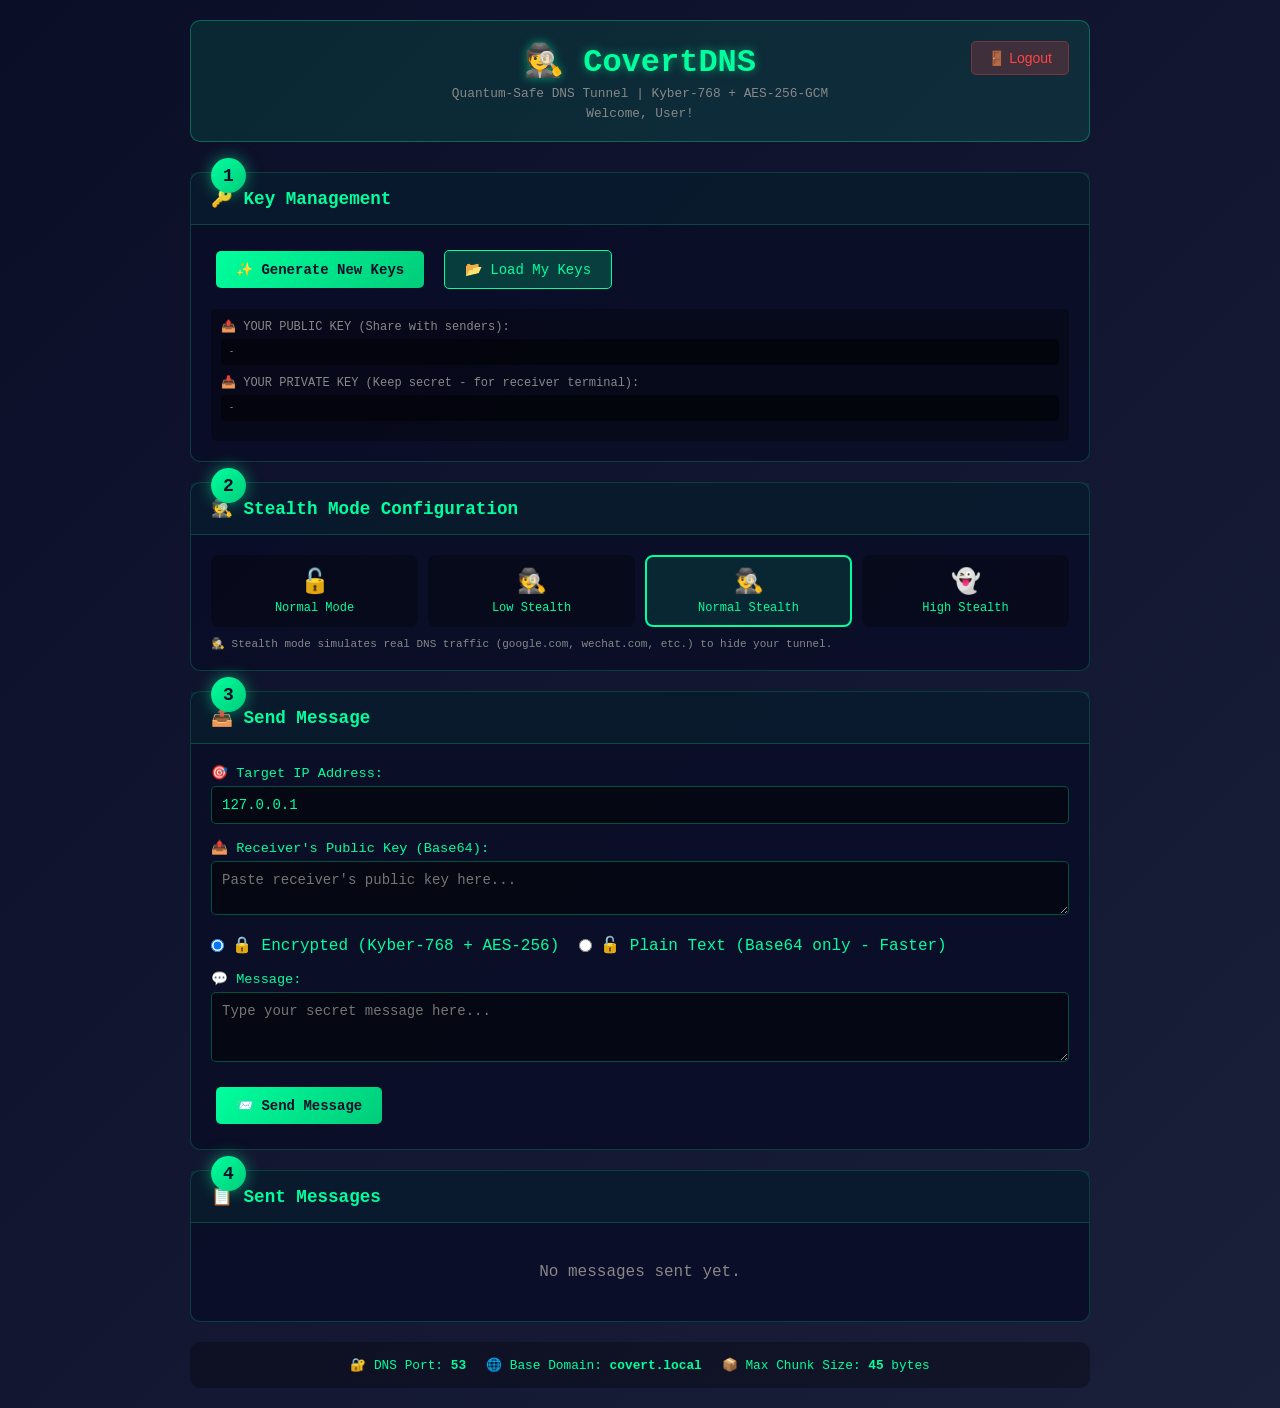
==== commit 423dbf40: "Proper commenting for users to inspect the code further." ====
--- a/templates/index.html
+++ b/templates/index.html
@@ -3,137 +3,518 @@
 <head>
     <meta charset="UTF-8">
     <meta name="viewport" content="width=device-width, initial-scale=1.0">
-    <title>CovertDNS - Dashboard</title>
+    <title>CovertDNS - Quantum-Safe DNS Tunnel Dashboard</title>
     <script src="https://cdn.socket.io/4.5.4/socket.io.min.js"></script>
     <style>
-        * { margin: 0; padding: 0; box-sizing: border-box; }
+        /* ============================================================================
+           CovertDNS Dashboard Styles
+           Theme: Cyberpunk / Terminal aesthetic with quantum accents
+           Color Palette:
+               - Primary: #00ff9d (quantum green)
+               - Background: #0a0e27 to #1a1f3a (deep space gradient)
+               - Error: #ff4444
+               - Warning: #ffaa00
+               - Info: #00aacc
+        ============================================================================ */
+        
+        * {
+            margin: 0;
+            padding: 0;
+            box-sizing: border-box;
+        }
+        
         body {
-            font-family: 'Segoe UI', monospace;
+            font-family: 'Segoe UI', 'Courier New', monospace;
             background: linear-gradient(135deg, #0a0e27 0%, #1a1f3a 100%);
             color: #00ff9d;
             min-height: 100vh;
             padding: 20px;
         }
-        .container { max-width: 900px; margin: 0 auto; }
-        .header { 
-            text-align: center; 
-            margin-bottom: 30px; 
-            padding: 20px; 
-            background: rgba(0,255,157,0.1); 
-            border-radius: 10px; 
-            position: relative; 
-        }
-        .logout-btn { 
-            position: absolute; 
-            top: 20px; 
-            right: 20px; 
-            background: rgba(255,68,68,0.2); 
-            color: #ff4444; 
-            padding: 8px 16px; 
-            border-radius: 5px; 
-            text-decoration: none; 
+        
+        .container {
+            max-width: 900px;
+            margin: 0 auto;
+        }
+        
+        /* ----------------------------------------------------------------------------
+           Header Styles
+        ---------------------------------------------------------------------------- */
+        .header {
+            text-align: center;
+            margin-bottom: 30px;
+            padding: 20px;
+            background: rgba(0, 255, 157, 0.1);
+            border-radius: 10px;
+            position: relative;
+            border: 1px solid rgba(0, 255, 157, 0.3);
+        }
+        
+        .header h1 {
+            font-size: 2em;
+            text-shadow: 0 0 10px rgba(0, 255, 157, 0.5);
+        }
+        
+        .subtitle {
+            color: #888;
+            font-size: 0.8em;
+            margin-top: 5px;
+        }
+        
+        /* Logout Button */
+        .logout-btn {
+            position: absolute;
+            top: 20px;
+            right: 20px;
+            background: rgba(255, 68, 68, 0.2);
+            color: #ff4444;
+            padding: 8px 16px;
+            border-radius: 5px;
+            text-decoration: none;
             font-size: 14px;
             transition: 0.3s;
             cursor: pointer;
-            border: 1px solid rgba(255,68,68,0.3);
-        }
-        .logout-btn:hover { 
-            background: rgba(255,68,68,0.4);
+            border: 1px solid rgba(255, 68, 68, 0.3);
+        }
+        
+        .logout-btn:hover {
+            background: rgba(255, 68, 68, 0.4);
             border-color: #ff4444;
         }
-        .card { background: rgba(10,14,39,0.9); border-radius: 10px; margin-bottom: 20px; border: 1px solid rgba(0,255,157,0.2); overflow: hidden; }
-        .card-header { padding: 15px 20px; background: rgba(0,255,157,0.05); border-bottom: 1px solid rgba(0,255,157,0.2); }
-        .card-header h2 { font-size: 1.1em; }
-        .card-body { padding: 20px; }
-        .step-card { position: relative; }
+        
+        /* ----------------------------------------------------------------------------
+           Card Styles
+        ---------------------------------------------------------------------------- */
+        .card {
+            background: rgba(10, 14, 39, 0.9);
+            border-radius: 10px;
+            margin-bottom: 20px;
+            border: 1px solid rgba(0, 255, 157, 0.2);
+            overflow: hidden;
+            transition: all 0.3s ease;
+        }
+        
+        .card:hover {
+            border-color: rgba(0, 255, 157, 0.5);
+            box-shadow: 0 0 20px rgba(0, 255, 157, 0.1);
+        }
+        
+        .card-header {
+            padding: 15px 20px;
+            background: rgba(0, 255, 157, 0.05);
+            border-bottom: 1px solid rgba(0, 255, 157, 0.2);
+        }
+        
+        .card-header h2 {
+            font-size: 1.1em;
+        }
+        
+        .card-body {
+            padding: 20px;
+        }
+        
+        /* Step Card with Number Badge */
+        .step-card {
+            position: relative;
+            overflow: visible;
+        }
+        
         .step-number {
-            position: absolute; top: -15px; left: 20px;
-            width: 35px; height: 35px;
+            position: absolute;
+            top: -15px;
+            left: 20px;
+            width: 35px;
+            height: 35px;
             background: linear-gradient(135deg, #00ff9d, #00cc7a);
-            color: #0a0e27; border-radius: 50%;
-            display: flex; align-items: center; justify-content: center;
-            font-weight: bold; font-size: 18px;
-            box-shadow: 0 0 15px rgba(0,255,157,0.5);
-        }
+            color: #0a0e27;
+            border-radius: 50%;
+            display: flex;
+            align-items: center;
+            justify-content: center;
+            font-weight: bold;
+            font-size: 18px;
+            z-index: 10;
+            box-shadow: 0 0 15px rgba(0, 255, 157, 0.5);
+        }
+        
+        /* ----------------------------------------------------------------------------
+           Button Styles
+        ---------------------------------------------------------------------------- */
         .btn {
-            padding: 10px 20px; border: none; border-radius: 5px;
-            cursor: pointer; font-family: inherit; font-size: 14px;
-            transition: 0.3s; margin: 5px;
-        }
-        .btn-primary { background: linear-gradient(135deg, #00ff9d, #00cc7a); color: #0a0e27; font-weight: bold; }
-        .btn-secondary { background: rgba(0,255,157,0.2); color: #00ff9d; border: 1px solid #00ff9d; }
-        .btn-primary:hover, .btn-secondary:hover { transform: translateY(-2px); box-shadow: 0 5px 20px rgba(0,255,157,0.3); }
-        .input-group { margin-bottom: 15px; }
-        .input-group label { display: block; margin-bottom: 5px; font-size: 0.85em; }
-        .input-group input, .input-group textarea {
-            width: 100%; padding: 10px;
-            background: rgba(0,0,0,0.5); border: 1px solid rgba(0,255,157,0.3);
-            border-radius: 5px; color: #00ff9d; font-family: monospace; font-size: 14px;
-        }
-        textarea { resize: vertical; }
-        .radio-group { display: flex; gap: 20px; margin: 15px 0; flex-wrap: wrap; }
-        .key-display { margin-top: 15px; padding: 10px; background: rgba(0,0,0,0.3); border-radius: 5px; }
-        .key-item { margin-bottom: 10px; }
-        .key-item label { font-size: 0.75em; color: #888; }
-        .key-value { font-family: monospace; font-size: 0.65em; word-break: break-all; background: rgba(0,0,0,0.5); padding: 8px; border-radius: 3px; color: #aaa; max-height: 80px; overflow-y: auto; }
-        .progress-bar { background: rgba(0,0,0,0.5); border-radius: 10px; overflow: hidden; margin: 10px 0; }
-        .progress-fill { background: linear-gradient(90deg, #00ff9d, #00cc7a); width: 0%; height: 25px; transition: width 0.3s; display: flex; align-items: center; justify-content: center; color: #0a0e27; font-weight: bold; font-size: 12px; }
-        .message-list { max-height: 300px; overflow-y: auto; }
-        .message-item { padding: 8px; margin-bottom: 8px; background: rgba(0,0,0,0.3); border-left: 3px solid #00ff9d; border-radius: 5px; }
-        .message-header { display: flex; gap: 10px; margin-bottom: 5px; font-size: 0.7em; color: #888; flex-wrap: wrap; }
-        .message-content { font-family: monospace; word-break: break-word; font-size: 0.8em; }
-        .footer { text-align: center; padding: 15px; background: rgba(0,0,0,0.3); border-radius: 10px; font-size: 0.8em; display: flex; justify-content: center; gap: 20px; flex-wrap: wrap; }
-        .stealth-options { display: flex; gap: 10px; flex-wrap: wrap; margin-bottom: 10px; }
-        .stealth-card { background: rgba(0,0,0,0.3); border-radius: 8px; padding: 10px; text-align: center; cursor: pointer; transition: 0.3s; border: 2px solid transparent; flex: 1; min-width: 80px; }
-        .stealth-card.active { border-color: #00ff9d; background: rgba(0,255,157,0.1); }
-        .stealth-icon { font-size: 24px; }
-        .stealth-title { font-size: 12px; }
-        .toast { position: fixed; bottom: 20px; right: 20px; padding: 12px 20px; border-radius: 8px; z-index: 1000; animation: slideIn 0.3s; font-size: 14px; }
-        .toast-success { background: #00cc88; color: white; }
-        .toast-error { background: #ff4444; color: white; }
-        .toast-info { background: #00aacc; color: white; }
-        @keyframes slideIn { from { transform: translateX(100%); opacity: 0; } to { transform: translateX(0); opacity: 1; } }
-        @keyframes slideOut { from { transform: translateX(0); opacity: 1; } to { transform: translateX(100%); opacity: 0; } }
+            padding: 10px 20px;
+            border: none;
+            border-radius: 5px;
+            cursor: pointer;
+            font-family: inherit;
+            font-size: 14px;
+            transition: 0.3s;
+            margin: 5px;
+            display: inline-flex;
+            align-items: center;
+            gap: 8px;
+        }
+        
+        .btn-primary {
+            background: linear-gradient(135deg, #00ff9d, #00cc7a);
+            color: #0a0e27;
+            font-weight: bold;
+        }
+        
+        .btn-secondary {
+            background: rgba(0, 255, 157, 0.2);
+            color: #00ff9d;
+            border: 1px solid #00ff9d;
+        }
+        
+        .btn-primary:hover, .btn-secondary:hover {
+            transform: translateY(-2px);
+            box-shadow: 0 5px 20px rgba(0, 255, 157, 0.3);
+        }
+        
+        /* ----------------------------------------------------------------------------
+           Input Styles
+        ---------------------------------------------------------------------------- */
+        .input-group {
+            margin-bottom: 15px;
+        }
+        
+        .input-group label {
+            display: block;
+            margin-bottom: 5px;
+            font-size: 0.85em;
+            color: #00ff9d;
+        }
+        
+        .input-group input,
+        .input-group textarea {
+            width: 100%;
+            padding: 10px;
+            background: rgba(0, 0, 0, 0.5);
+            border: 1px solid rgba(0, 255, 157, 0.3);
+            border-radius: 5px;
+            color: #00ff9d;
+            font-family: monospace;
+            font-size: 14px;
+        }
+        
+        .input-group input:focus,
+        .input-group textarea:focus {
+            outline: none;
+            border-color: #00ff9d;
+        }
+        
+        textarea {
+            resize: vertical;
+        }
+        
+        /* Radio Button Group */
+        .radio-group {
+            display: flex;
+            gap: 20px;
+            margin: 15px 0;
+            flex-wrap: wrap;
+        }
+        
+        .radio-group label {
+            display: flex;
+            align-items: center;
+            gap: 8px;
+            cursor: pointer;
+        }
+        
+        /* ----------------------------------------------------------------------------
+           Key Display Panel
+        ---------------------------------------------------------------------------- */
+        .key-display {
+            margin-top: 15px;
+            padding: 10px;
+            background: rgba(0, 0, 0, 0.3);
+            border-radius: 5px;
+        }
+        
+        .key-item {
+            margin-bottom: 10px;
+        }
+        
+        .key-item label {
+            font-size: 0.75em;
+            color: #888;
+            display: block;
+            margin-bottom: 5px;
+        }
+        
+        .key-value {
+            font-family: monospace;
+            font-size: 0.65em;
+            word-break: break-all;
+            background: rgba(0, 0, 0, 0.5);
+            padding: 8px;
+            border-radius: 3px;
+            color: #aaa;
+            max-height: 80px;
+            overflow-y: auto;
+        }
+        
+        /* ----------------------------------------------------------------------------
+           Progress Bar
+        ---------------------------------------------------------------------------- */
+        .progress-bar {
+            background: rgba(0, 0, 0, 0.5);
+            border-radius: 10px;
+            overflow: hidden;
+            margin: 10px 0;
+        }
+        
+        .progress-fill {
+            background: linear-gradient(90deg, #00ff9d, #00cc7a);
+            width: 0%;
+            height: 25px;
+            transition: width 0.3s ease;
+            display: flex;
+            align-items: center;
+            justify-content: center;
+            color: #0a0e27;
+            font-weight: bold;
+            font-size: 12px;
+        }
+        
+        /* ----------------------------------------------------------------------------
+           Message List
+        ---------------------------------------------------------------------------- */
+        .message-list {
+            max-height: 300px;
+            overflow-y: auto;
+        }
+        
+        .message-item {
+            padding: 8px;
+            margin-bottom: 8px;
+            background: rgba(0, 0, 0, 0.3);
+            border-left: 3px solid #00ff9d;
+            border-radius: 5px;
+        }
+        
+        .message-header {
+            display: flex;
+            gap: 10px;
+            margin-bottom: 5px;
+            font-size: 0.7em;
+            color: #888;
+            flex-wrap: wrap;
+        }
+        
+        .message-content {
+            font-family: monospace;
+            word-break: break-word;
+            font-size: 0.8em;
+        }
+        
+        /* ----------------------------------------------------------------------------
+           Footer
+        ---------------------------------------------------------------------------- */
+        .footer {
+            text-align: center;
+            padding: 15px;
+            background: rgba(0, 0, 0, 0.3);
+            border-radius: 10px;
+            font-size: 0.8em;
+            display: flex;
+            justify-content: center;
+            gap: 20px;
+            flex-wrap: wrap;
+        }
+        
+        /* ----------------------------------------------------------------------------
+           Stealth Mode Cards
+        ---------------------------------------------------------------------------- */
+        .stealth-options {
+            display: flex;
+            gap: 10px;
+            flex-wrap: wrap;
+            margin-bottom: 10px;
+        }
+        
+        .stealth-card {
+            background: rgba(0, 0, 0, 0.3);
+            border-radius: 8px;
+            padding: 10px;
+            text-align: center;
+            cursor: pointer;
+            transition: 0.3s;
+            border: 2px solid transparent;
+            flex: 1;
+            min-width: 80px;
+        }
+        
+        .stealth-card.active {
+            border-color: #00ff9d;
+            background: rgba(0, 255, 157, 0.1);
+        }
+        
+        .stealth-card:hover {
+            transform: translateY(-2px);
+            background: rgba(0, 0, 0, 0.5);
+        }
+        
+        .stealth-icon {
+            font-size: 24px;
+        }
+        
+        .stealth-title {
+            font-size: 12px;
+            margin-top: 5px;
+        }
+        
+        /* ----------------------------------------------------------------------------
+           Toast Notifications
+        ---------------------------------------------------------------------------- */
+        .toast {
+            position: fixed;
+            bottom: 20px;
+            right: 20px;
+            padding: 12px 20px;
+            border-radius: 8px;
+            z-index: 1000;
+            animation: slideIn 0.3s ease;
+            font-size: 14px;
+            font-family: monospace;
+            box-shadow: 0 4px 15px rgba(0, 0, 0, 0.3);
+        }
+        
+        .toast-success {
+            background: #00cc88;
+            color: white;
+        }
+        
+        .toast-error {
+            background: #ff4444;
+            color: white;
+        }
+        
+        .toast-info {
+            background: #00aacc;
+            color: white;
+        }
+        
+        .toast-warning {
+            background: #ffaa00;
+            color: #0a0e27;
+        }
+        
+        /* ----------------------------------------------------------------------------
+           Empty State
+        ---------------------------------------------------------------------------- */
+        .empty-message {
+            text-align: center;
+            color: #888;
+            padding: 20px;
+        }
+        
+        /* ----------------------------------------------------------------------------
+           Animations
+        ---------------------------------------------------------------------------- */
+        @keyframes slideIn {
+            from {
+                transform: translateX(100%);
+                opacity: 0;
+            }
+            to {
+                transform: translateX(0);
+                opacity: 1;
+            }
+        }
+        
+        @keyframes slideOut {
+            from {
+                transform: translateX(0);
+                opacity: 1;
+            }
+            to {
+                transform: translateX(100%);
+                opacity: 0;
+            }
+        }
+        
+        /* ----------------------------------------------------------------------------
+           Responsive Design
+        ---------------------------------------------------------------------------- */
+        @media (max-width: 768px) {
+            body {
+                padding: 10px;
+            }
+            
+            .header h1 {
+                font-size: 1.5em;
+            }
+            
+            .stealth-options {
+                flex-direction: column;
+            }
+            
+            .stealth-card {
+                min-width: auto;
+            }
+        }
     </style>
 </head>
 <body>
     <div class="container">
+        <!-- Header Section -->
         <div class="header">
             <h1>🕵️ CovertDNS</h1>
+            <p class="subtitle">Quantum-Safe DNS Tunnel | Kyber-768 + AES-256-GCM</p>
             <p class="subtitle">Welcome, <span id="username-display">User</span>!</p>
             <button class="logout-btn" id="logout-btn">🚪 Logout</button>
         </div>
 
-        <!-- Step 1: Keys -->
+        <!-- Step 1: Key Management -->
         <div class="card step-card">
             <div class="step-number">1</div>
-            <div class="card-header"><h2>🔑 Your Keys</h2></div>
+            <div class="card-header">
+                <h2>🔑 Key Management</h2>
+            </div>
             <div class="card-body">
                 <button class="btn btn-primary" id="genkeys-btn">✨ Generate New Keys</button>
                 <button class="btn btn-secondary" id="loadkeys-btn">📂 Load My Keys</button>
                 <div class="key-display">
                     <div class="key-item">
-                        <label>📤 YOUR PUBLIC KEY:</label>
+                        <label>📤 YOUR PUBLIC KEY (Share with senders):</label>
                         <div class="key-value" id="public-key-display">-</div>
                     </div>
                     <div class="key-item">
-                        <label>📥 YOUR PRIVATE KEY (for receiver terminal):</label>
+                        <label>📥 YOUR PRIVATE KEY (Keep secret - for receiver terminal):</label>
                         <div class="key-value" id="private-key-display">-</div>
                     </div>
                 </div>
             </div>
         </div>
 
-        <!-- Step 2: Stealth Mode -->
+        <!-- Step 2: Stealth Mode Configuration -->
         <div class="card step-card">
             <div class="step-number">2</div>
-            <div class="card-header"><h2>🕵️ Stealth Mode</h2></div>
+            <div class="card-header">
+                <h2>🕵️ Stealth Mode Configuration</h2>
+            </div>
             <div class="card-body">
                 <div class="stealth-options" id="stealth-options">
-                    <div class="stealth-card" data-stealth="off"><div class="stealth-icon">🔓</div><div class="stealth-title">Normal</div></div>
-                    <div class="stealth-card" data-stealth="low"><div class="stealth-icon">🕵️</div><div class="stealth-title">Low</div></div>
-                    <div class="stealth-card active" data-stealth="normal"><div class="stealth-icon">🕵️‍♂️</div><div class="stealth-title">Normal</div></div>
-                    <div class="stealth-card" data-stealth="high"><div class="stealth-icon">👻</div><div class="stealth-title">High</div></div>
+                    <div class="stealth-card" data-stealth="off">
+                        <div class="stealth-icon">🔓</div>
+                        <div class="stealth-title">Normal Mode</div>
+                    </div>
+                    <div class="stealth-card" data-stealth="low">
+                        <div class="stealth-icon">🕵️</div>
+                        <div class="stealth-title">Low Stealth</div>
+                    </div>
+                    <div class="stealth-card active" data-stealth="normal">
+                        <div class="stealth-icon">🕵️‍♂️</div>
+                        <div class="stealth-title">Normal Stealth</div>
+                    </div>
+                    <div class="stealth-card" data-stealth="high">
+                        <div class="stealth-icon">👻</div>
+                        <div class="stealth-title">High Stealth</div>
+                    </div>
+                </div>
+                <div style="font-size: 11px; color: #888; margin-top: 10px;">
+                    🕵️ Stealth mode simulates real DNS traffic (google.com, wechat.com, etc.) to hide your tunnel.
                 </div>
             </div>
         </div>
@@ -141,73 +522,111 @@
         <!-- Step 3: Send Message -->
         <div class="card step-card">
             <div class="step-number">3</div>
-            <div class="card-header"><h2>📤 Send Message</h2></div>
+            <div class="card-header">
+                <h2>📤 Send Message</h2>
+            </div>
             <div class="card-body">
                 <div class="input-group">
-                    <label>🎯 Target IP:</label>
+                    <label>🎯 Target IP Address:</label>
                     <input type="text" id="target-ip" value="127.0.0.1">
                 </div>
                 <div class="input-group">
-                    <label>📤 Receiver's Public Key:</label>
-                    <textarea id="public-key-input" rows="2" placeholder="Paste receiver's public key..."></textarea>
+                    <label>📤 Receiver's Public Key (Base64):</label>
+                    <textarea id="public-key-input" rows="2" placeholder="Paste receiver's public key here..."></textarea>
                 </div>
                 <div class="radio-group">
-                    <label><input type="radio" name="encrypt" value="encrypted" checked> 🔒 Encrypted</label>
-                    <label><input type="radio" name="encrypt" value="plain"> 🔓 Plain</label>
+                    <label>
+                        <input type="radio" name="encrypt" value="encrypted" checked> 
+                        🔒 Encrypted (Kyber-768 + AES-256)
+                    </label>
+                    <label>
+                        <input type="radio" name="encrypt" value="plain"> 
+                        🔓 Plain Text (Base64 only - Faster)
+                    </label>
                 </div>
                 <div class="input-group">
                     <label>💬 Message:</label>
-                    <textarea id="text-message" rows="3" placeholder="Type your message..."></textarea>
-                </div>
-                <button class="btn btn-primary" id="send-btn">📨 Send</button>
+                    <textarea id="text-message" rows="3" placeholder="Type your secret message here..."></textarea>
+                </div>
+                <button class="btn btn-primary" id="send-btn">📨 Send Message</button>
                 <div id="send-progress" style="display:none; margin-top:10px;">
-                    <div class="progress-bar"><div class="progress-fill" id="send-progress-fill"></div></div>
+                    <div class="progress-bar">
+                        <div class="progress-fill" id="send-progress-fill"></div>
+                    </div>
                 </div>
             </div>
         </div>
 
-        <!-- Step 4: Sent Messages -->
+        <!-- Step 4: Message History -->
         <div class="card step-card">
             <div class="step-number">4</div>
-            <div class="card-header"><h2>📋 Sent Messages</h2></div>
+            <div class="card-header">
+                <h2>📋 Sent Messages</h2>
+            </div>
             <div class="card-body">
-                <div class="message-list" id="sent-list"><div class="empty-message">No messages sent yet.</div></div>
+                <div class="message-list" id="sent-list">
+                    <div class="empty-message">No messages sent yet.</div>
+                </div>
             </div>
         </div>
 
+        <!-- Footer Status Bar -->
         <div class="footer">
-            <span>🔐 Port: <strong id="port-status">53</strong></span>
-            <span>🌐 Domain: <strong id="domain-status">covert.local</strong></span>
-            <span>📦 Chunk: <strong id="chunk-status">45</strong></span>
+            <span>🔐 DNS Port: <strong id="port-status">53</strong></span>
+            <span>🌐 Base Domain: <strong id="domain-status">covert.local</strong></span>
+            <span>📦 Max Chunk Size: <strong id="chunk-status">45</strong> bytes</span>
         </div>
     </div>
 
     <script>
+        /**
+         * CovertDNS Dashboard Client-Side Application
+         * 
+         * This script handles:
+         *     - WebSocket communication with the Flask-SocketIO backend
+         *     - Key generation and loading
+         *     - Stealth mode selection
+         *     - Message sending with progress tracking
+         *     - Message history display
+         *     - Real-time notifications
+         */
+        
+        // Initialize Socket.IO connection
         const socket = io();
+        
+        // Application state
         let currentStealthMode = 'normal';
         
+        // ============================================================================
+        // Socket.IO Event Handlers
+        // ============================================================================
+        
         socket.on('connect', () => {
-            console.log('Connected to server');
+            console.log('[WebSocket] Connected to CovertDNS server');
         });
         
         socket.on('keys_updated', (data) => {
+            // Update the displayed keys in the UI
             document.getElementById('public-key-display').textContent = data.public || '-';
             document.getElementById('private-key-display').textContent = data.private || '-';
-            showToast('Keys updated!', 'success');
+            showToast('Keys updated successfully!', 'success');
         });
         
         socket.on('stealth_status', (data) => {
-            console.log('Stealth status:', data);
+            console.log('[Stealth] Status updated:', data);
         });
         
         socket.on('send_progress', (data) => {
+            // Update the progress bar during message transmission
             const div = document.getElementById('send-progress');
             div.style.display = 'block';
-            document.getElementById('send-progress-fill').style.width = `${data.percent}%`;
-            document.getElementById('send-progress-fill').textContent = `${Math.round(data.percent)}%`;
+            const percent = data.percent || 0;
+            document.getElementById('send-progress-fill').style.width = `${percent}%`;
+            document.getElementById('send-progress-fill').textContent = `${Math.round(percent)}%`;
         });
         
         socket.on('send_complete', () => {
+            // Hide progress bar after transmission completes
             setTimeout(() => {
                 document.getElementById('send-progress').style.display = 'none';
                 document.getElementById('send-progress-fill').style.width = '0%';
@@ -215,8 +634,8 @@
         });
         
         socket.on('message_sent', (data) => {
-            showToast('Message sent!', 'success');
-            loadHistory();
+            showToast(`Message sent to ${data.target}!`, 'success');
+            loadHistory();  // Refresh the message history
         });
         
         socket.on('history_data', (data) => {
@@ -231,139 +650,232 @@
             showToast(`Error: ${data.message}`, 'error');
         });
         
-        // Logout button
+        // ============================================================================
+        // Event Listeners
+        // ============================================================================
+        
+        // Logout button handler
         document.getElementById('logout-btn').addEventListener('click', async () => {
-            const res = await fetch('/logout');
-            if (res.redirected) {
+            const response = await fetch('/logout');
+            if (response.redirected) {
                 window.location.href = '/login';
             }
         });
         
-        // Stealth mode selection
+        // Stealth mode selection handler
         document.querySelectorAll('.stealth-card').forEach(card => {
             card.addEventListener('click', () => {
+                // Remove active class from all cards
                 document.querySelectorAll('.stealth-card').forEach(c => c.classList.remove('active'));
+                // Add active class to selected card
                 card.classList.add('active');
+                // Update application state
                 currentStealthMode = card.getAttribute('data-stealth');
+                // Notify the server
                 socket.emit('set_stealth_mode', { mode: currentStealthMode });
-                showToast(`Stealth mode: ${card.querySelector('.stealth-title').textContent}`, 'info');
+                // Show confirmation notification
+                const modeName = card.querySelector('.stealth-title').textContent;
+                showToast(`Stealth mode changed to: ${modeName}`, 'info');
             });
         });
         
-        // Key buttons
+        // Generate new keys handler
         document.getElementById('genkeys-btn').onclick = async () => {
             const btn = document.getElementById('genkeys-btn');
             btn.disabled = true;
             btn.innerHTML = '⏳ Generating...';
-            const res = await fetch('/api/keys/generate', { method: 'POST' });
-            const data = await res.json();
-            if (data.success) {
-                document.getElementById('public-key-input').value = data.public;
-                showToast('Keys generated!', 'success');
-            } else {
-                showToast(`Error: ${data.error}`, 'error');
-            }
-            btn.disabled = false;
-            btn.innerHTML = '✨ Generate New Keys';
+            
+            try {
+                const response = await fetch('/api/keys/generate', { method: 'POST' });
+                const data = await response.json();
+                
+                if (data.success) {
+                    // Auto-fill the public key input field
+                    document.getElementById('public-key-input').value = data.public;
+                    showToast('New Kyber-768 keypair generated!', 'success');
+                } else {
+                    showToast(`Error: ${data.error}`, 'error');
+                }
+            } catch (error) {
+                showToast(`Error: ${error.message}`, 'error');
+            } finally {
+                btn.disabled = false;
+                btn.innerHTML = '✨ Generate New Keys';
+            }
         };
         
+        // Load existing keys handler
         document.getElementById('loadkeys-btn').onclick = async () => {
-            const res = await fetch('/api/keys/load', { method: 'POST' });
-            const data = await res.json();
-            if (data.success) showToast('Keys loaded!', 'success');
-            else showToast('No key files found', 'warning');
+            try {
+                const response = await fetch('/api/keys/load', { method: 'POST' });
+                const data = await response.json();
+                
+                if (data.success) {
+                    showToast('Keys loaded from database!', 'success');
+                } else {
+                    showToast('No key files found. Generate new keys first.', 'warning');
+                }
+            } catch (error) {
+                showToast(`Error: ${error.message}`, 'error');
+            }
         };
         
-        // Send message
+        // Send message handler
         document.getElementById('send-btn').onclick = async () => {
             const target = document.getElementById('target-ip').value;
-            const pubkey = document.getElementById('public-key-input').value;
-            const msg = document.getElementById('text-message').value;
+            const publicKey = document.getElementById('public-key-input').value;
+            const message = document.getElementById('text-message').value;
             const encryptRadio = document.querySelector('input[name="encrypt"]:checked');
             const encrypt = encryptRadio ? encryptRadio.value === 'encrypted' : true;
             
-            if (!msg) { showToast('Enter a message', 'warning'); return; }
-            if (encrypt && !pubkey) { showToast('Paste public key for encrypted message', 'warning'); return; }
+            // Input validation
+            if (!message) {
+                showToast('Please enter a message', 'warning');
+                return;
+            }
+            
+            if (encrypt && !publicKey) {
+                showToast('Please paste the receiver\'s public key for encrypted messaging', 'warning');
+                return;
+            }
             
             const btn = document.getElementById('send-btn');
             btn.disabled = true;
             btn.innerHTML = '⏳ Sending...';
             
-            const res = await fetch('/api/sender/send', {
-                method: 'POST',
-                headers: { 'Content-Type': 'application/json' },
-                body: JSON.stringify({
-                    target_ip: target,
-                    message: msg,
-                    encrypt: encrypt,
-                    public_key: pubkey || null,
-                    stealth_mode: currentStealthMode
-                })
-            });
-            const data = await res.json();
-            if (!data.success) showToast(`Error: ${data.error}`, 'error');
-            else {
-                document.getElementById('text-message').value = '';
-            }
-            btn.disabled = false;
-            btn.innerHTML = '📨 Send';
+            try {
+                const response = await fetch('/api/sender/send', {
+                    method: 'POST',
+                    headers: { 'Content-Type': 'application/json' },
+                    body: JSON.stringify({
+                        target_ip: target,
+                        message: message,
+                        encrypt: encrypt,
+                        public_key: publicKey || null,
+                        stealth_mode: currentStealthMode
+                    })
+                });
+                
+                const data = await response.json();
+                
+                if (!data.success) {
+                    showToast(`Error: ${data.error}`, 'error');
+                } else {
+                    // Clear the message input on success
+                    document.getElementById('text-message').value = '';
+                }
+            } catch (error) {
+                showToast(`Error: ${error.message}`, 'error');
+            } finally {
+                btn.disabled = false;
+                btn.innerHTML = '📨 Send Message';
+            }
         };
         
+        // ============================================================================
+        // Helper Functions
+        // ============================================================================
+        
+        /**
+         * Load message history from the server
+         */
         async function loadHistory() {
-            const res = await fetch('/api/history');
-            const data = await res.json();
-            updateSentList(data.sent);
-        }
-        
+            try {
+                const response = await fetch('/api/history');
+                const data = await response.json();
+                updateSentList(data.sent);
+            } catch (error) {
+                console.error('[History] Failed to load:', error);
+            }
+        }
+        
+        /**
+         * Update the sent messages list in the UI
+         * 
+         * @param {Array} messages - Array of message objects
+         */
         function updateSentList(messages) {
             const container = document.getElementById('sent-list');
+            
             if (!messages || messages.length === 0) {
                 container.innerHTML = '<div class="empty-message">No messages sent yet.</div>';
                 return;
             }
             
-            container.innerHTML = messages.map(m => `
+            container.innerHTML = messages.map(message => `
                 <div class="message-item">
                     <div class="message-header">
-                        📤 To: ${escapeHtml(m.to)} 
-                        <span>${m.time}</span>
+                        📤 To: ${escapeHtml(message.to)} 
+                        <span>${message.time || new Date().toLocaleString()}</span>
                     </div>
-                    <div class="message-content">${escapeHtml(m.message)}</div>
-                    ${m.encrypted ? '<div style="font-size:0.7em;color:#888;">🔐 Encrypted</div>' : ''}
-                    ${m.stealth && m.stealth !== 'off' ? `<div style="font-size:0.7em;color:#888;">🕵️ Stealth: ${m.stealth}</div>` : ''}
+                    <div class="message-content">${escapeHtml(message.message)}</div>
+                    ${message.encrypted ? '<div style="font-size:0.7em; color:#888;">🔐 Encrypted (Kyber-768 + AES-256)</div>' : ''}
+                    ${message.stealth && message.stealth !== 'off' ? `<div style="font-size:0.7em; color:#888;">🕵️ Stealth Mode: ${message.stealth}</div>` : ''}
                 </div>
             `).join('');
         }
         
+        /**
+         * Load system status from the server
+         */
         async function loadStatus() {
-            const res = await fetch('/api/status');
-            const status = await res.json();
-            document.getElementById('port-status').textContent = status.port;
-            document.getElementById('domain-status').textContent = status.domain;
-            document.getElementById('chunk-status').textContent = status.chunk_size;
-            document.getElementById('username-display').textContent = status.username;
-        }
-        
+            try {
+                const response = await fetch('/api/status');
+                const status = await response.json();
+                
+                document.getElementById('port-status').textContent = status.port;
+                document.getElementById('domain-status').textContent = status.domain;
+                document.getElementById('chunk-status').textContent = status.chunk_size;
+                document.getElementById('username-display').textContent = status.username;
+            } catch (error) {
+                console.error('[Status] Failed to load:', error);
+            }
+        }
+        
+        /**
+         * Escape HTML special characters to prevent XSS attacks
+         * 
+         * @param {string} text - Raw text to escape
+         * @returns {string} HTML-escaped text
+         */
         function escapeHtml(text) {
             const div = document.createElement('div');
             div.textContent = text;
             return div.innerHTML;
         }
         
-        function showToast(msg, type) {
+        /**
+         * Display a temporary toast notification
+         * 
+         * @param {string} message - Message to display
+         * @param {string} type - Notification type (success, error, info, warning)
+         */
+        function showToast(message, type) {
             const toast = document.createElement('div');
             toast.className = `toast toast-${type}`;
-            toast.textContent = msg;
+            toast.textContent = message;
             document.body.appendChild(toast);
+            
+            // Auto-remove after 3 seconds
             setTimeout(() => {
                 toast.style.animation = 'slideOut 0.3s ease';
                 setTimeout(() => toast.remove(), 300);
             }, 3000);
         }
         
+        // ============================================================================
+        // Initialization
+        // ============================================================================
+        
+        // Load initial data
         loadStatus();
         loadHistory();
-        setInterval(() => { loadStatus(); loadHistory(); }, 5000);
+        
+        // Refresh data every 5 seconds to keep the UI up-to-date
+        setInterval(() => {
+            loadStatus();
+            loadHistory();
+        }, 5000);
     </script>
 </body>
 </html>
